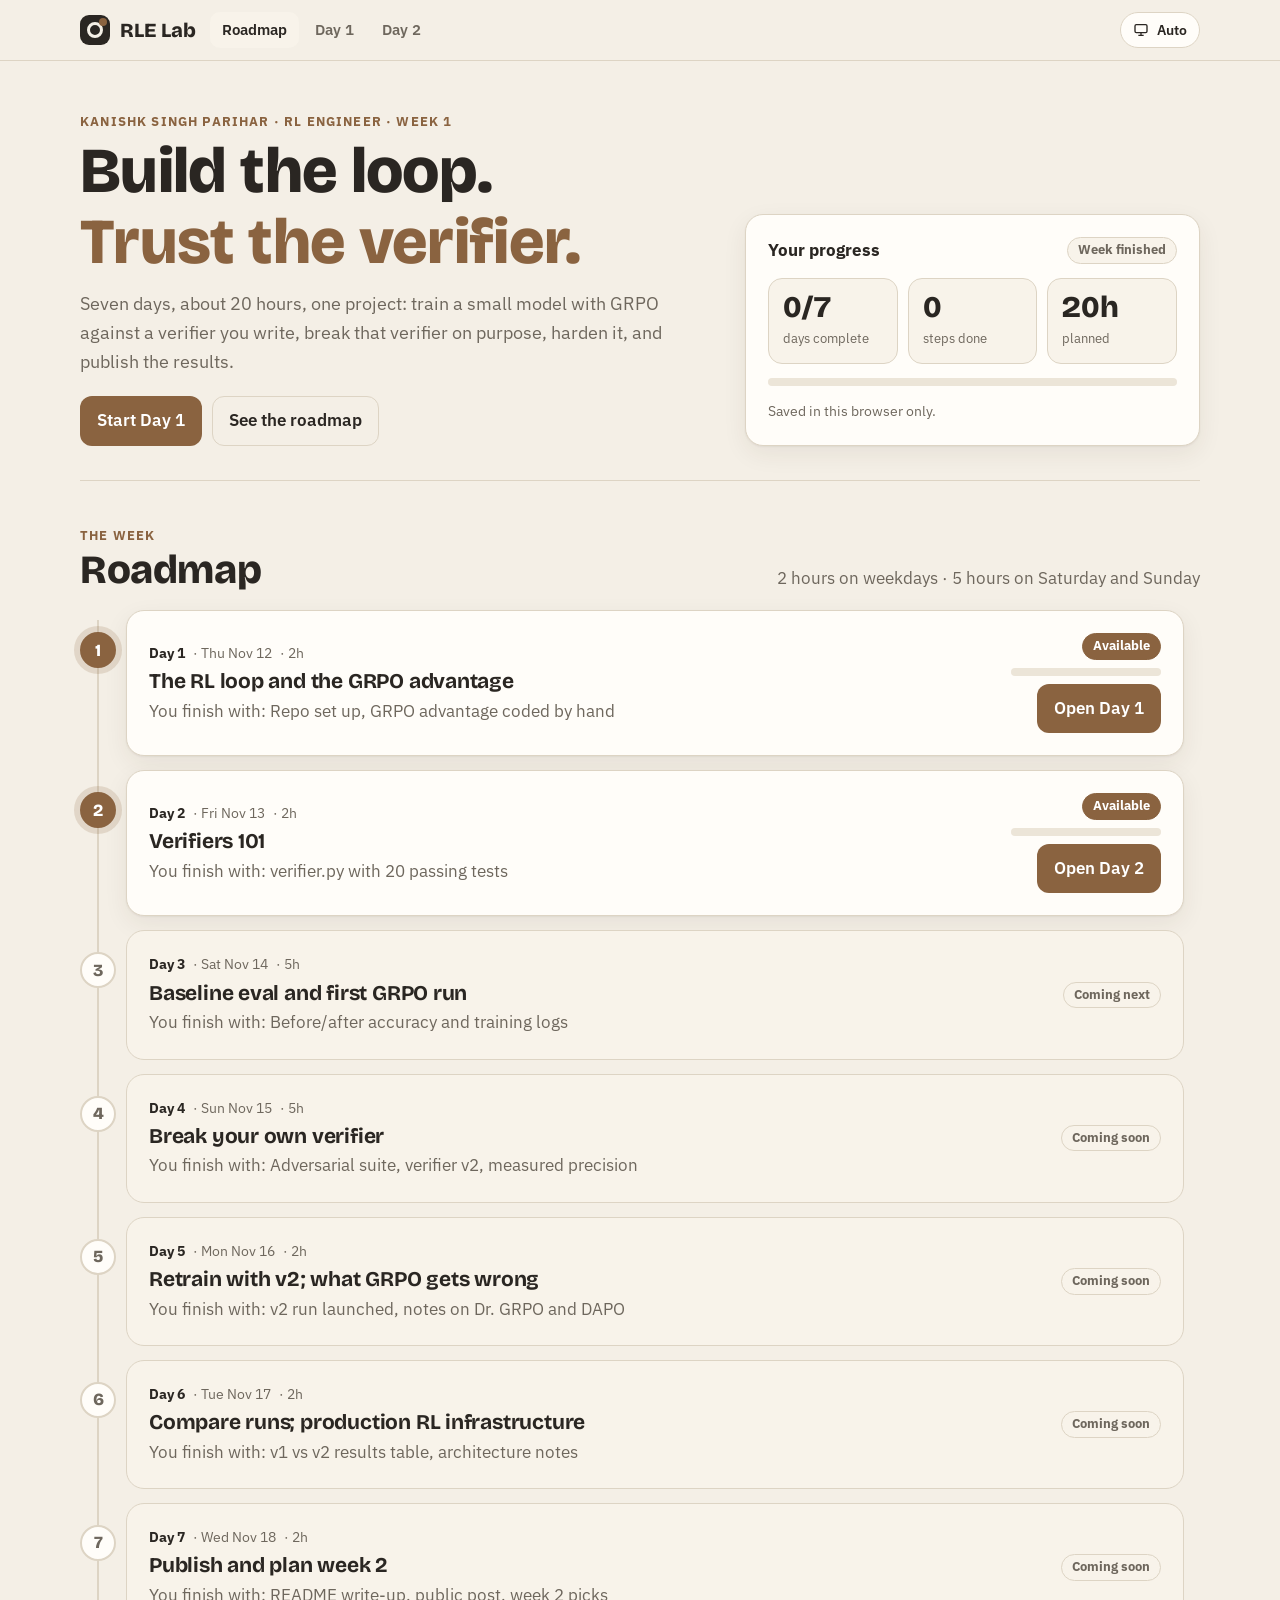
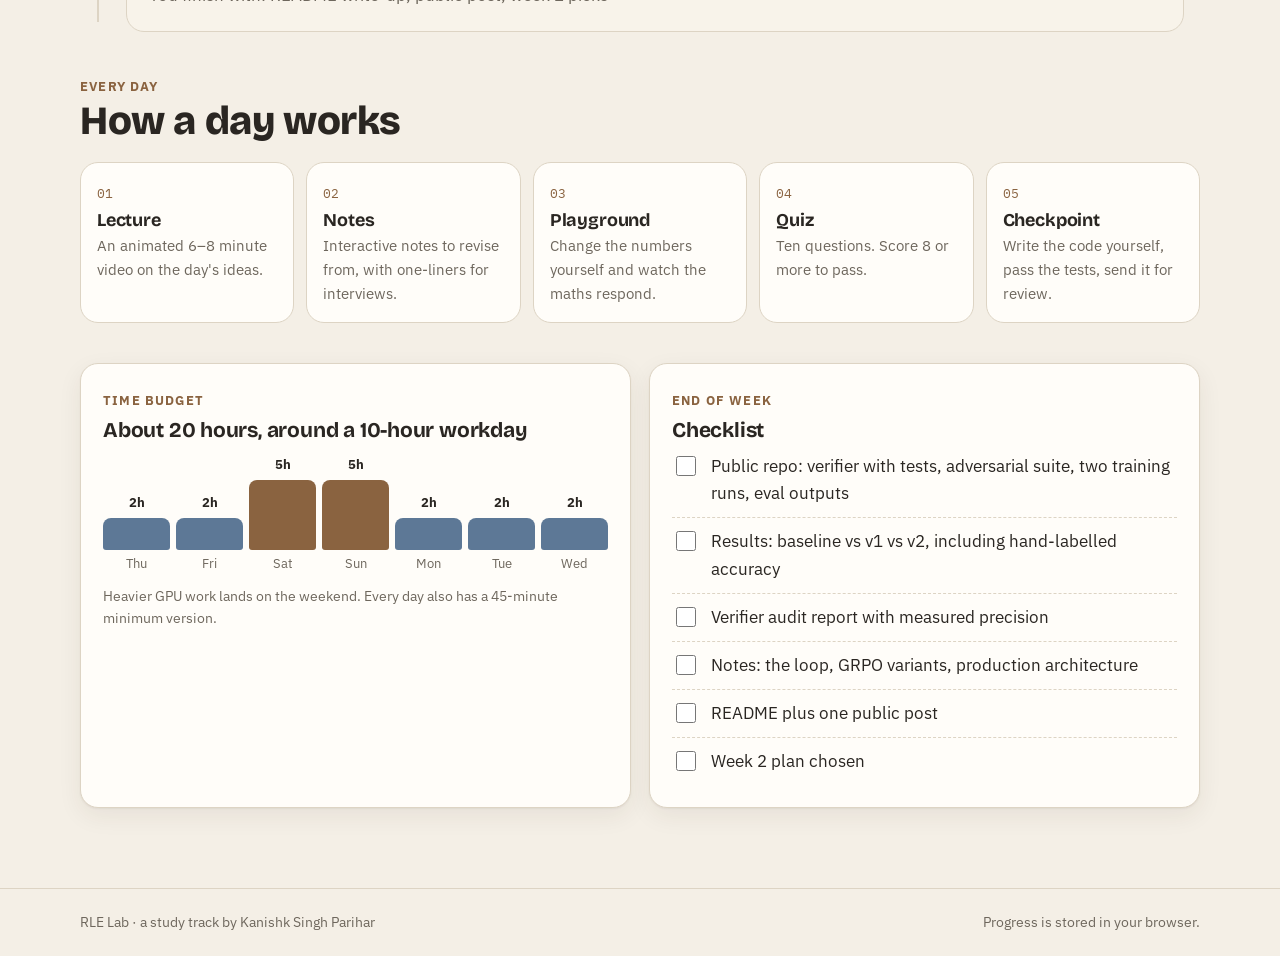
==== index.html @ 70eb0307 "Add Day 2: Verifiers 101 - Animated lecture (6 min, two parts) with chapters - Notes: verifier kinds" ====
<!DOCTYPE html>
<html lang="en">
<head>
<meta charset="utf-8">
<meta name="viewport" content="width=device-width, initial-scale=1">
<title>RLE Lab</title>
<meta name="author" content="Kanishk Singh Parihar">
<meta name="description" content="Kanishk Singh Parihar's one-week, hands-on path to building RL training loops and verifiers you can trust.">
<script>(function(){var t=null;try{t=localStorage.getItem("rle-theme")}catch(e){}if(!t){try{t=JSON.parse(window.name||"{}")["rle-theme"]}catch(e){}}if(t&&t!=="system")document.documentElement.setAttribute("data-mode",t)})()</script>
<link rel="preconnect" href="https://fonts.googleapis.com">
<link rel="preconnect" href="https://fonts.gstatic.com" crossorigin>
<link href="https://fonts.googleapis.com/css2?family=Bricolage+Grotesque:opsz,wght@12..96,700;12..96,800&family=IBM+Plex+Mono:wght@400;600&family=IBM+Plex+Sans:wght@400;500;600;700&display=swap" rel="stylesheet">
<link rel="stylesheet" href="assets/site.css">
<script src="assets/site.js" defer></script>
<style>
.hero { display: grid; grid-template-columns: minmax(0, 1.4fr) minmax(280px, 1fr); gap: 28px; align-items: end; padding: 18px 0 34px; border-bottom: 1px solid var(--line); }
@media (max-width: 860px) { .hero { grid-template-columns: 1fr; } }
.hero h1 em { font-style: normal; color: var(--accent); }
.summary { display: grid; gap: 14px; }
.stats { display: grid; grid-template-columns: repeat(3, 1fr); gap: 10px; }
.stat { background: var(--surface-2); border: 1px solid var(--line); border-radius: 14px; padding: 12px 14px; }
.stat b { display: block; font-family: var(--display); font-size: 30px; font-weight: 800; font-variant-numeric: tabular-nums; line-height: 1.1; }
.stat span { color: var(--muted); font-size: 13px; }

.section-head { display: flex; justify-content: space-between; align-items: end; gap: 12px; flex-wrap: wrap; margin: 40px 0 18px; }

/* roadmap */
.road { position: relative; display: grid; gap: 14px; padding-left: 46px; }
.road::before { content: ""; position: absolute; left: 17px; top: 10px; bottom: 10px; width: 2px; background: var(--line); }
.stop { position: relative; display: grid; grid-template-columns: minmax(0, 1fr) auto; gap: 16px; align-items: center; }
.stop .node { position: absolute; left: -46px; top: 22px; width: 36px; height: 36px; border-radius: 50%; display: grid; place-items: center; font-family: var(--display); font-weight: 800; background: var(--surface); border: 2px solid var(--line); color: var(--muted); }
.stop.open .node { background: var(--accent); border-color: var(--accent); color: var(--accent-ink); box-shadow: 0 0 0 6px color-mix(in srgb, var(--accent) 18%, transparent); }
.stop.done .node { background: var(--good); border-color: var(--good); color: #fff; }
.stop .card { display: grid; grid-template-columns: minmax(0, 1fr) auto; gap: 18px; align-items: center; }
.stop.locked .card { box-shadow: none; background: var(--surface-2); }
.meta { display: flex; gap: 8px; flex-wrap: wrap; align-items: center; color: var(--muted); font-size: 14px; }
.stop h3 { margin: 6px 0 4px; }
.stop p { margin: 0; color: var(--muted); }
.stop .right { display: grid; gap: 8px; justify-items: end; min-width: 150px; }
.stop .right .bar { width: 150px; }
.today-tag { font-size: 12px; font-weight: 700; color: var(--accent); }
@media (max-width: 640px) { .stop .card { grid-template-columns: 1fr; } .stop .right { justify-items: start; } }

/* flow */
.flow { display: grid; grid-template-columns: repeat(5, 1fr); gap: 12px; counter-reset: f; }
@media (max-width: 860px) { .flow { grid-template-columns: repeat(2, 1fr); } }
.flow .card { padding: 16px; box-shadow: none; }
.flow .k { font-family: var(--mono); font-size: 13px; color: var(--accent); }
.flow h3 { font-size: 18px; margin: 4px 0; }
.flow p { margin: 0; font-size: 15px; color: var(--muted); }

.checks label { display: flex; gap: 12px; align-items: flex-start; padding: 10px 0; border-bottom: 1px dashed var(--line); }
.checks label:last-child { border-bottom: 0; }
.checks input { width: 20px; height: 20px; margin-top: 3px; accent-color: var(--good); flex: none; }
.week { display: flex; gap: 6px; align-items: flex-end; height: 120px; margin-top: 12px; }
.week div { flex: 1; display: flex; flex-direction: column; align-items: center; justify-content: flex-end; height: 100%; gap: 4px; font-size: 13px; color: var(--muted); }
.week i { display: block; width: 100%; border-radius: 8px 8px 3px 3px; background: var(--c2); }
.week i.we { background: var(--accent); }
.week b { color: var(--ink); font-variant-numeric: tabular-nums; }
</style>
</head>
<body>
<header class="site-header">
  <div class="site-bar">
    <a class="brand" href="index.html"><span class="mark" aria-hidden="true"></span>RLE Lab</a>
    <nav class="site-nav" aria-label="Main">
      <a href="index.html" aria-current="page">Roadmap</a>
      <a href="days/day1/index.html">Day 1</a>
      <a href="days/day2/index.html">Day 2</a>
    </nav>
    <button class="theme-btn" data-theme-btn type="button">Theme</button>
  </div>
</header>

<main>
  <section class="hero">
    <div>
      <span class="eyebrow">Kanishk Singh Parihar · RL Engineer · Week 1</span>
      <h1>Build the loop. <em>Trust the verifier.</em></h1>
      <p class="lead">Seven days, about 20 hours, one project: train a small model with GRPO against a verifier you write, break that verifier on purpose, harden it, and publish the results.</p>
      <div class="row" style="margin-top:20px">
        <a class="btn" id="continueBtn" href="days/day1/index.html">Start Day 1</a>
        <a class="btn ghost" href="#roadmap">See the roadmap</a>
      </div>
    </div>
    <div class="summary card">
      <div class="row" style="justify-content:space-between"><b>Your progress</b><span class="pill" id="todayPill">Day 1</span></div>
      <div class="stats">
        <div class="stat"><b id="sDays">0/7</b><span>days complete</span></div>
        <div class="stat"><b id="sSteps">0</b><span>steps done</span></div>
        <div class="stat"><b>20h</b><span>planned</span></div>
      </div>
      <div class="bar" aria-hidden="true"><i id="weekBar" style="width:0%"></i></div>
      <p style="margin:0;color:var(--muted);font-size:14px">Saved in this browser only.</p>
    </div>
  </section>

  <div class="section-head" id="roadmap">
    <div><span class="eyebrow">The week</span><h2>Roadmap</h2></div>
    <p style="margin:0;color:var(--muted)">2 hours on weekdays · 5 hours on Saturday and Sunday</p>
  </div>
  <div class="road" id="road"></div>

  <div class="section-head">
    <div><span class="eyebrow">Every day</span><h2>How a day works</h2></div>
  </div>
  <div class="flow">
    <div class="card"><span class="k">01</span><h3>Lecture</h3><p>An animated 6–8 minute video on the day's ideas.</p></div>
    <div class="card"><span class="k">02</span><h3>Notes</h3><p>Interactive notes to revise from, with one-liners for interviews.</p></div>
    <div class="card"><span class="k">03</span><h3>Playground</h3><p>Change the numbers yourself and watch the maths respond.</p></div>
    <div class="card"><span class="k">04</span><h3>Quiz</h3><p>Ten questions. Score 8 or more to pass.</p></div>
    <div class="card"><span class="k">05</span><h3>Checkpoint</h3><p>Write the code yourself, pass the tests, send it for review.</p></div>
  </div>

  <div class="grid2" style="margin-top:40px">
    <div class="card">
      <span class="eyebrow">Time budget</span>
      <h3 style="margin-top:6px">About 20 hours, around a 10-hour workday</h3>
      <div class="week" id="week" aria-label="Hours per day"></div>
      <p style="margin:10px 0 0;color:var(--muted);font-size:14px">Heavier GPU work lands on the weekend. Every day also has a 45-minute minimum version.</p>
    </div>
    <div class="card">
      <span class="eyebrow">End of week</span>
      <h3 style="margin-top:6px">Checklist</h3>
      <div class="checks" id="checks"></div>
    </div>
  </div>
</main>

<footer class="site-foot"><div class="in"><span>RLE Lab · a study track by Kanishk Singh Parihar</span><span>Progress is stored in your browser.</span></div></footer>

<script>
document.addEventListener("DOMContentLoaded", () => {
  const S = window.RLE.store;
  const START = new Date("2026-11-12T00:00:00");
  const DAYS = [
    { d: 1, date: "Thu Nov 12", h: 2, t: "The RL loop and the GRPO advantage", out: "Repo set up, GRPO advantage coded by hand", href: "days/day1/index.html" },
    { d: 2, date: "Fri Nov 13", h: 2, t: "Verifiers 101", out: "verifier.py with 20 passing tests", href: "days/day2/index.html" },
    { d: 3, date: "Sat Nov 14", h: 5, t: "Baseline eval and first GRPO run", out: "Before/after accuracy and training logs" },
    { d: 4, date: "Sun Nov 15", h: 5, t: "Break your own verifier", out: "Adversarial suite, verifier v2, measured precision" },
    { d: 5, date: "Mon Nov 16", h: 2, t: "Retrain with v2; what GRPO gets wrong", out: "v2 run launched, notes on Dr. GRPO and DAPO" },
    { d: 6, date: "Tue Nov 17", h: 2, t: "Compare runs; production RL infrastructure", out: "v1 vs v2 results table, architecture notes" },
    { d: 7, date: "Wed Nov 18", h: 2, t: "Publish and plan week 2", out: "README write-up, public post, week 2 picks" }
  ];
  const STEPS = ["lecture", "notes", "playground", "quiz", "checkpoint"];
  const dayDone = d => { const o = S.get(`d${d}-done`, {}); return STEPS.filter(s => o[s]).length; };
  const idx = Math.floor((new Date() - START) / 864e5) + 1;
  const todayDay = Math.min(7, Math.max(1, idx));
  document.getElementById("todayPill").textContent = idx < 1 ? "Starts Nov 12" : idx > 7 ? "Week finished" : "Today: Day " + todayDay;

  let complete = 0, steps = 0;
  const road = document.getElementById("road");
  road.innerHTML = DAYS.map(x => {
    const n = dayDone(x.d); steps += n; const full = n === 5; if (full) complete++;
    const open = !!x.href;
    const cls = full ? "done" : open ? "open" : "locked";
    const status = full ? '<span class="pill done">Complete</span>' : open ? `<span class="pill on">${n ? "In progress" : "Available"}</span>` : `<span class="pill">${x.d === 3 ? "Coming next" : "Coming soon"}</span>`;
    const right = open
      ? `<div class="right">${status}<div class="bar" aria-label="${n} of 5 steps"><i style="width:${n * 20}%"></i></div><a class="btn" href="${x.href}">${n ? "Continue" : "Open"} Day ${x.d}</a></div>`
      : `<div class="right">${status}</div>`;
    return `<article class="stop ${cls}"><span class="node" aria-hidden="true">${full ? "✓" : x.d}</span>
      <div class="card"><div><div class="meta"><b style="color:var(--ink)">Day ${x.d}</b><span>· ${x.date}</span><span>· ${x.h}h</span>${x.d === todayDay && idx >= 1 && idx <= 7 ? '<span class="today-tag">· TODAY</span>' : ""}</div>
      <h3>${x.t}</h3><p>You finish with: ${x.out}</p></div>${right}</div></article>`;
  }).join("");
  document.getElementById("sDays").textContent = `${complete}/7`;
  document.getElementById("sSteps").textContent = steps;
  document.getElementById("weekBar").style.width = (steps / 35 * 100) + "%";
  const cb = document.getElementById("continueBtn");
  const openDays = DAYS.filter(x => x.href);
  const next = openDays.find(x => dayDone(x.d) < 5) || openDays[openDays.length - 1];
  const nd = dayDone(next.d);
  cb.href = next.href;
  cb.textContent = (nd === 0 ? "Start" : nd < 5 ? "Continue" : "Review") + " Day " + next.d;

  document.getElementById("week").innerHTML = DAYS.map(x => `<div><b>${x.h}h</b><i class="${x.h > 2 ? "we" : ""}" style="height:${x.h / 5 * 80}px"></i><span>${x.date.slice(0, 3)}</span></div>`).join("");

  const CHECK = ["Public repo: verifier with tests, adversarial suite, two training runs, eval outputs", "Results: baseline vs v1 vs v2, including hand-labelled accuracy", "Verifier audit report with measured precision", "Notes: the loop, GRPO variants, production architecture", "README plus one public post", "Week 2 plan chosen"];
  const ck = S.get("week1-checks", {});
  document.getElementById("checks").innerHTML = CHECK.map((c, i) => `<label><input type="checkbox" id="wk${i}" ${ck[i] ? "checked" : ""}><span>${c}</span></label>`).join("");
  CHECK.forEach((_, i) => document.getElementById("wk" + i).addEventListener("change", e => { ck[i] = e.target.checked; S.set("week1-checks", ck); }));
});
</script>
</body>
</html>
---- assets/site.css ----
/* RLE Lab shared theme.
   Day: paper cream, warm white cards, beige rules, graphite text, brown and slate accents.
   Night: true black, silver text, brown warmth, light-blue accent.
   Layout idea: a quiet study notebook; colour only marks meaning (c1..c5 for chart series, good/bad for verdicts). */
:root {
  --bg: #f4efe6;
  --bg-2: #ece5d8;
  --surface: #fffdf9;
  --surface-2: #f8f3ea;
  --line: #ddd4c4;
  --ink: #2a2622;
  --muted: #6e675d;
  --accent: #8a6340;      /* brown */
  --accent-ink: #ffffff;
  --on-color: #ffffff;    /* text on a c1..c5 fill */
  --eyebrow: #8a6340;
  --c1: #8a6340;          /* brown */
  --c2: #5d7896;          /* slate blue */
  --c3: #b58f5a;          /* sand */
  --c4: #7d8a5c;          /* sage */
  --c5: #8c8a86;          /* warm grey */
  --good: #4e8360;
  --bad: #b4553c;
  --shadow: 0 1px 2px rgba(60, 45, 30, .06), 0 8px 24px rgba(60, 45, 30, .07);
  --display: "Bricolage Grotesque", "Trebuchet MS", sans-serif;
  --body: "IBM Plex Sans", "Segoe UI", system-ui, sans-serif;
  --mono: "IBM Plex Mono", "DejaVu Sans Mono", monospace;
  color-scheme: light;
}
@media (prefers-color-scheme: dark) {
  :root:not([data-mode="light"]) {
    --bg: #0a0a0b; --bg-2: #121214; --surface: #151517; --surface-2: #1c1c1f; --line: #2e2e33;
    --ink: #e7e7ea; --muted: #a2a2aa; --accent: #8cc8ef; --accent-ink: #0a0a0b; --on-color: #0a0a0b; --eyebrow: #c09670;
    --c1: #8cc8ef; --c2: #b38a62; --c3: #c9c9ce; --c4: #6f9cc4; --c5: #d8b892;
    --good: #7cc79c; --bad: #e48b72;
    --shadow: 0 1px 2px rgba(0, 0, 0, .5), 0 10px 30px rgba(0, 0, 0, .45);
    color-scheme: dark;
  }
}
:root[data-mode="dark"] {
  --bg: #0a0a0b; --bg-2: #121214; --surface: #151517; --surface-2: #1c1c1f; --line: #2e2e33;
  --ink: #e7e7ea; --muted: #a2a2aa; --accent: #8cc8ef; --accent-ink: #0a0a0b; --on-color: #0a0a0b; --eyebrow: #c09670;
  --c1: #8cc8ef; --c2: #b38a62; --c3: #c9c9ce; --c4: #6f9cc4; --c5: #d8b892;
  --good: #7cc79c; --bad: #e48b72;
  --shadow: 0 1px 2px rgba(0, 0, 0, .5), 0 10px 30px rgba(0, 0, 0, .45);
  color-scheme: dark;
}

* { box-sizing: border-box; }
html, body { margin: 0; background: var(--bg); color: var(--ink); font-family: var(--body); font-size: 17px; line-height: 1.6; }
body { transition: background .3s, color .3s; }
a { color: var(--accent); text-underline-offset: 3px; }
h1, h2, h3 { font-family: var(--display); line-height: 1.12; text-wrap: balance; margin: 0; letter-spacing: -.01em; }
h1 { font-size: clamp(38px, 6vw, 64px); font-weight: 800; }
h2 { font-size: clamp(28px, 4vw, 40px); font-weight: 800; }
h3 { font-size: 21px; font-weight: 700; }
code, pre { font-family: var(--mono); }
code { font-size: .92em; background: var(--surface-2); border: 1px solid var(--line); border-radius: 6px; padding: 0 5px; }
button, select, input { font: inherit; color: inherit; }
button { cursor: pointer; }
:focus-visible { outline: 3px solid var(--accent); outline-offset: 2px; border-radius: 8px; }

/* header */
.site-header { position: sticky; top: 0; z-index: 20; background: color-mix(in srgb, var(--bg) 86%, transparent); backdrop-filter: blur(10px); border-bottom: 1px solid var(--line); }
.site-bar { max-width: 1160px; margin: 0 auto; padding: 12px 20px; display: flex; gap: 14px; align-items: center; flex-wrap: wrap; }
.brand { display: flex; gap: 10px; align-items: center; font-family: var(--display); font-weight: 800; font-size: 20px; color: var(--ink); text-decoration: none; }
.mark { width: 30px; height: 30px; border-radius: 9px; background: var(--ink); position: relative; flex: none; }
.mark::before, .mark::after { content: ""; position: absolute; border-radius: 50%; }
.mark::before { inset: 7px; border: 3px solid var(--bg); }
.mark::after { width: 8px; height: 8px; background: var(--accent); top: 3px; right: 3px; }
.site-nav { display: flex; gap: 4px; flex-wrap: wrap; }
.site-nav a { padding: 6px 12px; border-radius: 10px; color: var(--muted); text-decoration: none; font-weight: 600; font-size: 15px; }
.site-nav a:hover, .site-nav a[aria-current="page"] { color: var(--ink); background: var(--surface-2); }
.theme-btn { margin-left: auto; display: inline-flex; gap: 8px; align-items: center; border: 1px solid var(--line); background: var(--surface); border-radius: 999px; padding: 6px 12px; font-size: 14px; font-weight: 600; }
.theme-btn svg { width: 16px; height: 16px; }

main { max-width: 1160px; margin: 0 auto; padding: 28px 20px 80px; }
footer.site-foot { border-top: 1px solid var(--line); color: var(--muted); font-size: 14px; }
footer.site-foot .in { max-width: 1160px; margin: 0 auto; padding: 22px 20px; display: flex; gap: 12px; flex-wrap: wrap; justify-content: space-between; }

/* components */
.card { background: var(--surface); border: 1px solid var(--line); border-radius: 18px; padding: 22px; box-shadow: var(--shadow); }
.eyebrow { font-size: 13px; font-weight: 700; letter-spacing: .09em; text-transform: uppercase; color: var(--eyebrow); }
.lead { color: var(--muted); max-width: 66ch; font-size: 18px; margin: 12px 0 0; }
.btn { display: inline-flex; align-items: center; gap: 8px; border: 1px solid transparent; border-radius: 12px; padding: 10px 16px; font-weight: 600; text-decoration: none; background: var(--accent); color: var(--accent-ink); transition: transform .12s, filter .2s; }
.btn:hover { transform: translateY(-1px); filter: brightness(1.05); }
.btn.ghost { background: transparent; color: var(--ink); border-color: var(--line); }
.btn.good { background: var(--good); color: #fff; }
.btn.bad { background: var(--bad); color: #fff; }
.pill { display: inline-block; padding: 2px 10px; border-radius: 999px; font-size: 13px; font-weight: 700; border: 1px solid var(--line); color: var(--muted); background: var(--surface-2); }
.pill.on { color: var(--accent-ink); background: var(--accent); border-color: var(--accent); }
.pill.done { color: #fff; background: var(--good); border-color: var(--good); }
.grid2 { display: grid; grid-template-columns: repeat(auto-fit, minmax(300px, 1fr)); gap: 18px; }
.row { display: flex; gap: 10px; flex-wrap: wrap; align-items: center; }
.bar { height: 8px; border-radius: 4px; background: var(--bg-2); overflow: hidden; }
.bar i { display: block; height: 100%; background: var(--accent); border-radius: 4px; transition: width .6s; }
.seg { display: inline-flex; border: 1px solid var(--line); border-radius: 12px; overflow: hidden; background: var(--surface); }
.seg button { border: 0; background: transparent; color: var(--muted); padding: 7px 12px; font-weight: 600; }
.seg button.on { background: var(--ink); color: var(--bg); }
select, input[type=text] { background: var(--surface); border: 1px solid var(--line); border-radius: 10px; padding: 6px 10px; }
input[type=range] { accent-color: var(--accent); width: 100%; }
table { width: 100%; border-collapse: collapse; font-variant-numeric: tabular-nums; }
th, td { text-align: left; padding: 10px 12px; border-bottom: 1px solid var(--line); vertical-align: top; }
th { color: var(--muted); font-size: 14px; font-weight: 600; }
.tablewrap { overflow-x: auto; }
.sr { position: absolute; left: -9999px; }

@media (prefers-reduced-motion: reduce) { *, *::before, *::after { animation: none !important; transition: none !important; } }
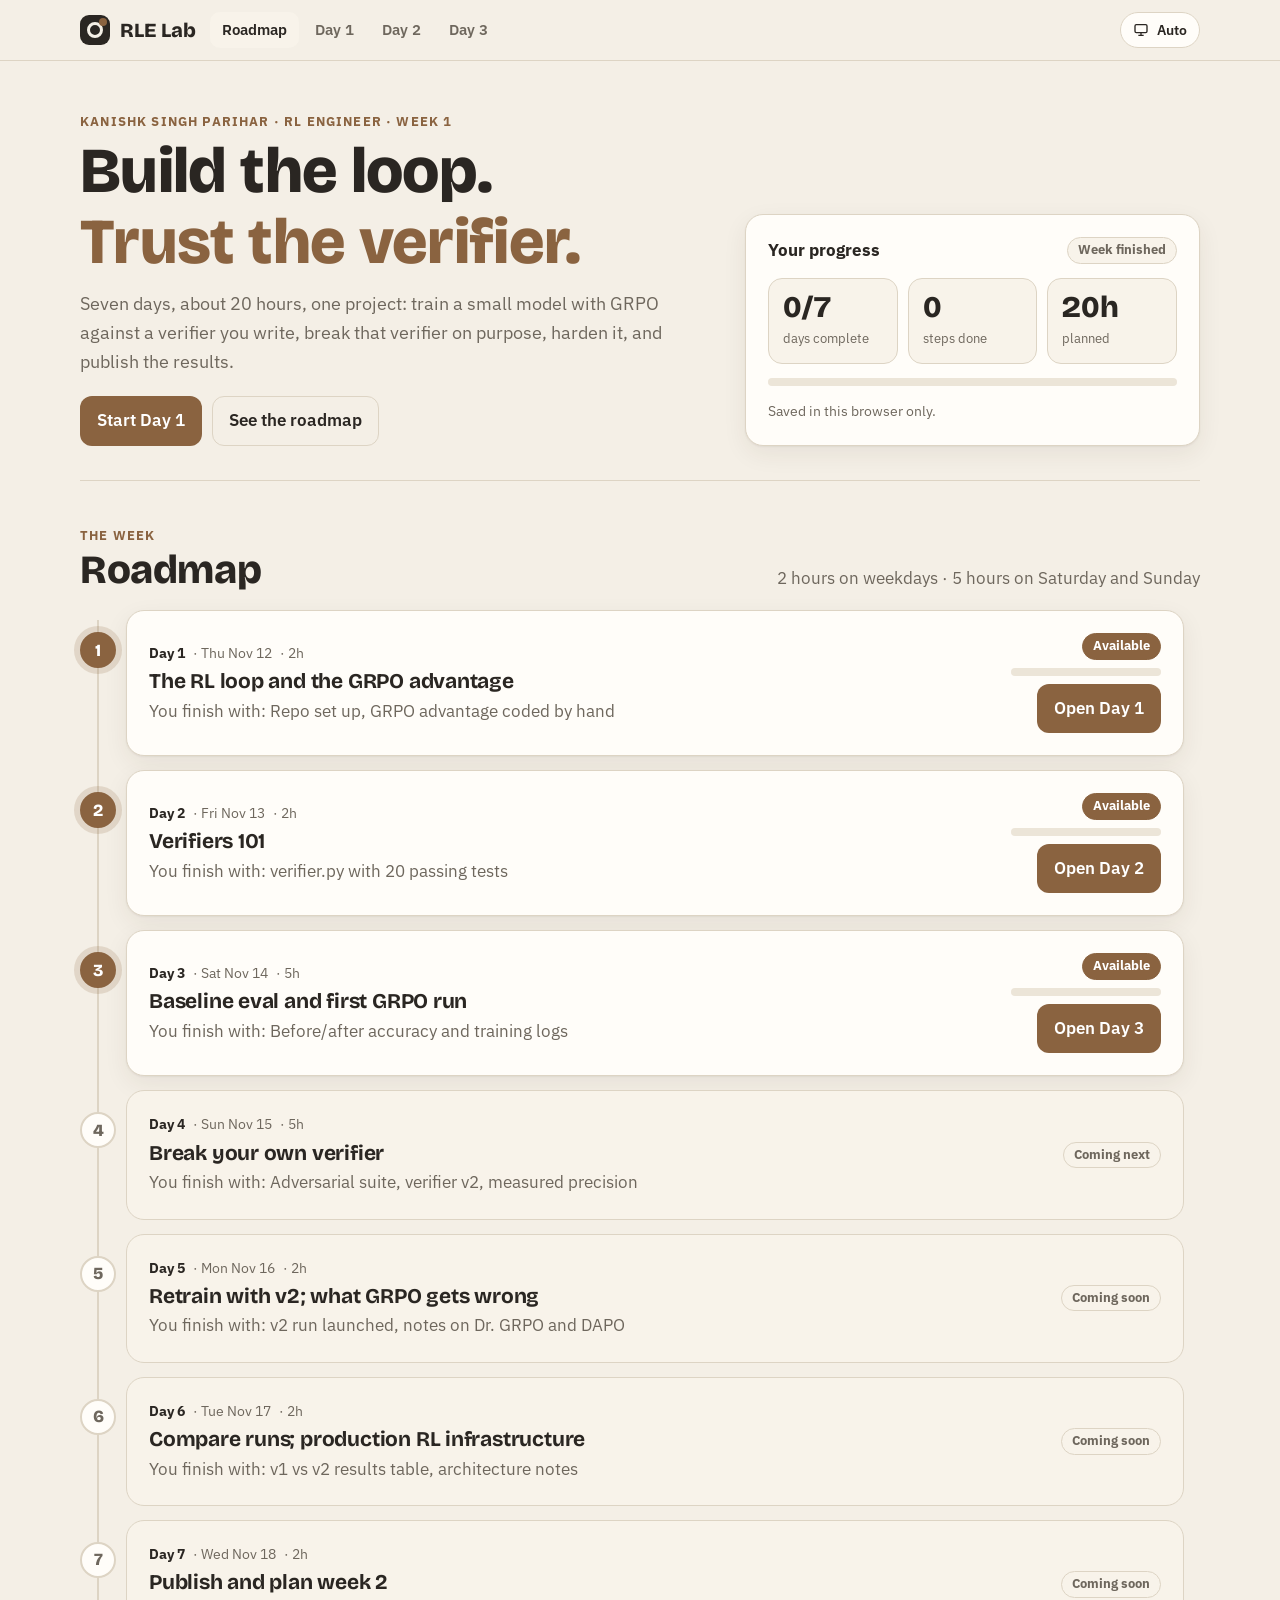
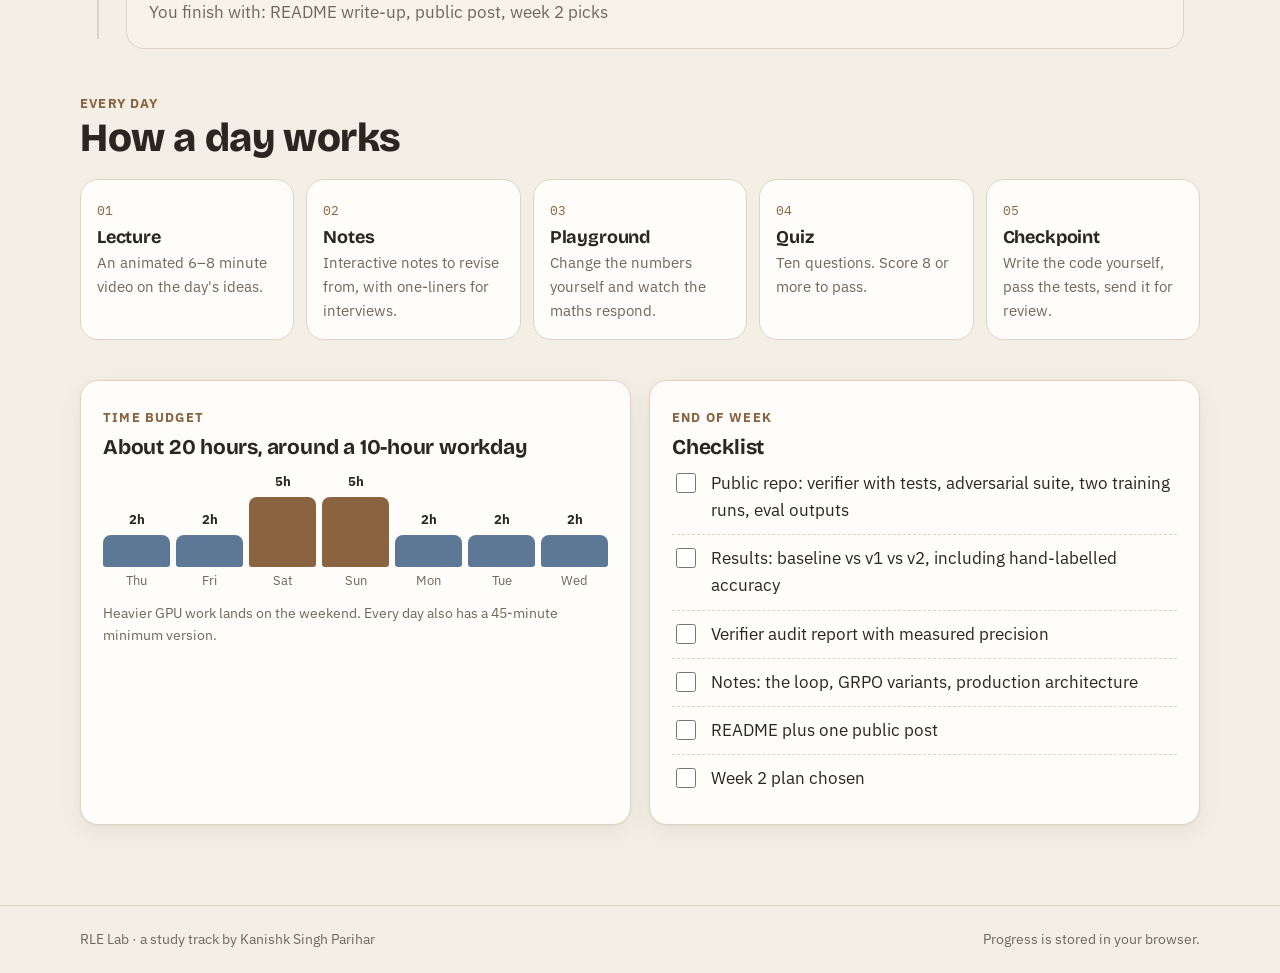
==== commit 1cfacfe5: "Add Day 3: baseline eval and first GRPO run - Animated lecture (6 min, two parts) with chapters - No" ====
--- a/index.html
+++ b/index.html
@@ -67,6 +67,7 @@
       <a href="index.html" aria-current="page">Roadmap</a>
       <a href="days/day1/index.html">Day 1</a>
       <a href="days/day2/index.html">Day 2</a>
+      <a href="days/day3/index.html">Day 3</a>
     </nav>
     <button class="theme-btn" data-theme-btn type="button">Theme</button>
   </div>
@@ -136,7 +137,7 @@
   const DAYS = [
     { d: 1, date: "Thu Nov 12", h: 2, t: "The RL loop and the GRPO advantage", out: "Repo set up, GRPO advantage coded by hand", href: "days/day1/index.html" },
     { d: 2, date: "Fri Nov 13", h: 2, t: "Verifiers 101", out: "verifier.py with 20 passing tests", href: "days/day2/index.html" },
-    { d: 3, date: "Sat Nov 14", h: 5, t: "Baseline eval and first GRPO run", out: "Before/after accuracy and training logs" },
+    { d: 3, date: "Sat Nov 14", h: 5, t: "Baseline eval and first GRPO run", out: "Before/after accuracy and training logs", href: "days/day3/index.html" },
     { d: 4, date: "Sun Nov 15", h: 5, t: "Break your own verifier", out: "Adversarial suite, verifier v2, measured precision" },
     { d: 5, date: "Mon Nov 16", h: 2, t: "Retrain with v2; what GRPO gets wrong", out: "v2 run launched, notes on Dr. GRPO and DAPO" },
     { d: 6, date: "Tue Nov 17", h: 2, t: "Compare runs; production RL infrastructure", out: "v1 vs v2 results table, architecture notes" },
@@ -154,7 +155,7 @@
     const n = dayDone(x.d); steps += n; const full = n === 5; if (full) complete++;
     const open = !!x.href;
     const cls = full ? "done" : open ? "open" : "locked";
-    const status = full ? '<span class="pill done">Complete</span>' : open ? `<span class="pill on">${n ? "In progress" : "Available"}</span>` : `<span class="pill">${x.d === 3 ? "Coming next" : "Coming soon"}</span>`;
+    const status = full ? '<span class="pill done">Complete</span>' : open ? `<span class="pill on">${n ? "In progress" : "Available"}</span>` : `<span class="pill">${x.d === 4 ? "Coming next" : "Coming soon"}</span>`;
     const right = open
       ? `<div class="right">${status}<div class="bar" aria-label="${n} of 5 steps"><i style="width:${n * 20}%"></i></div><a class="btn" href="${x.href}">${n ? "Continue" : "Open"} Day ${x.d}</a></div>`
       : `<div class="right">${status}</div>`;
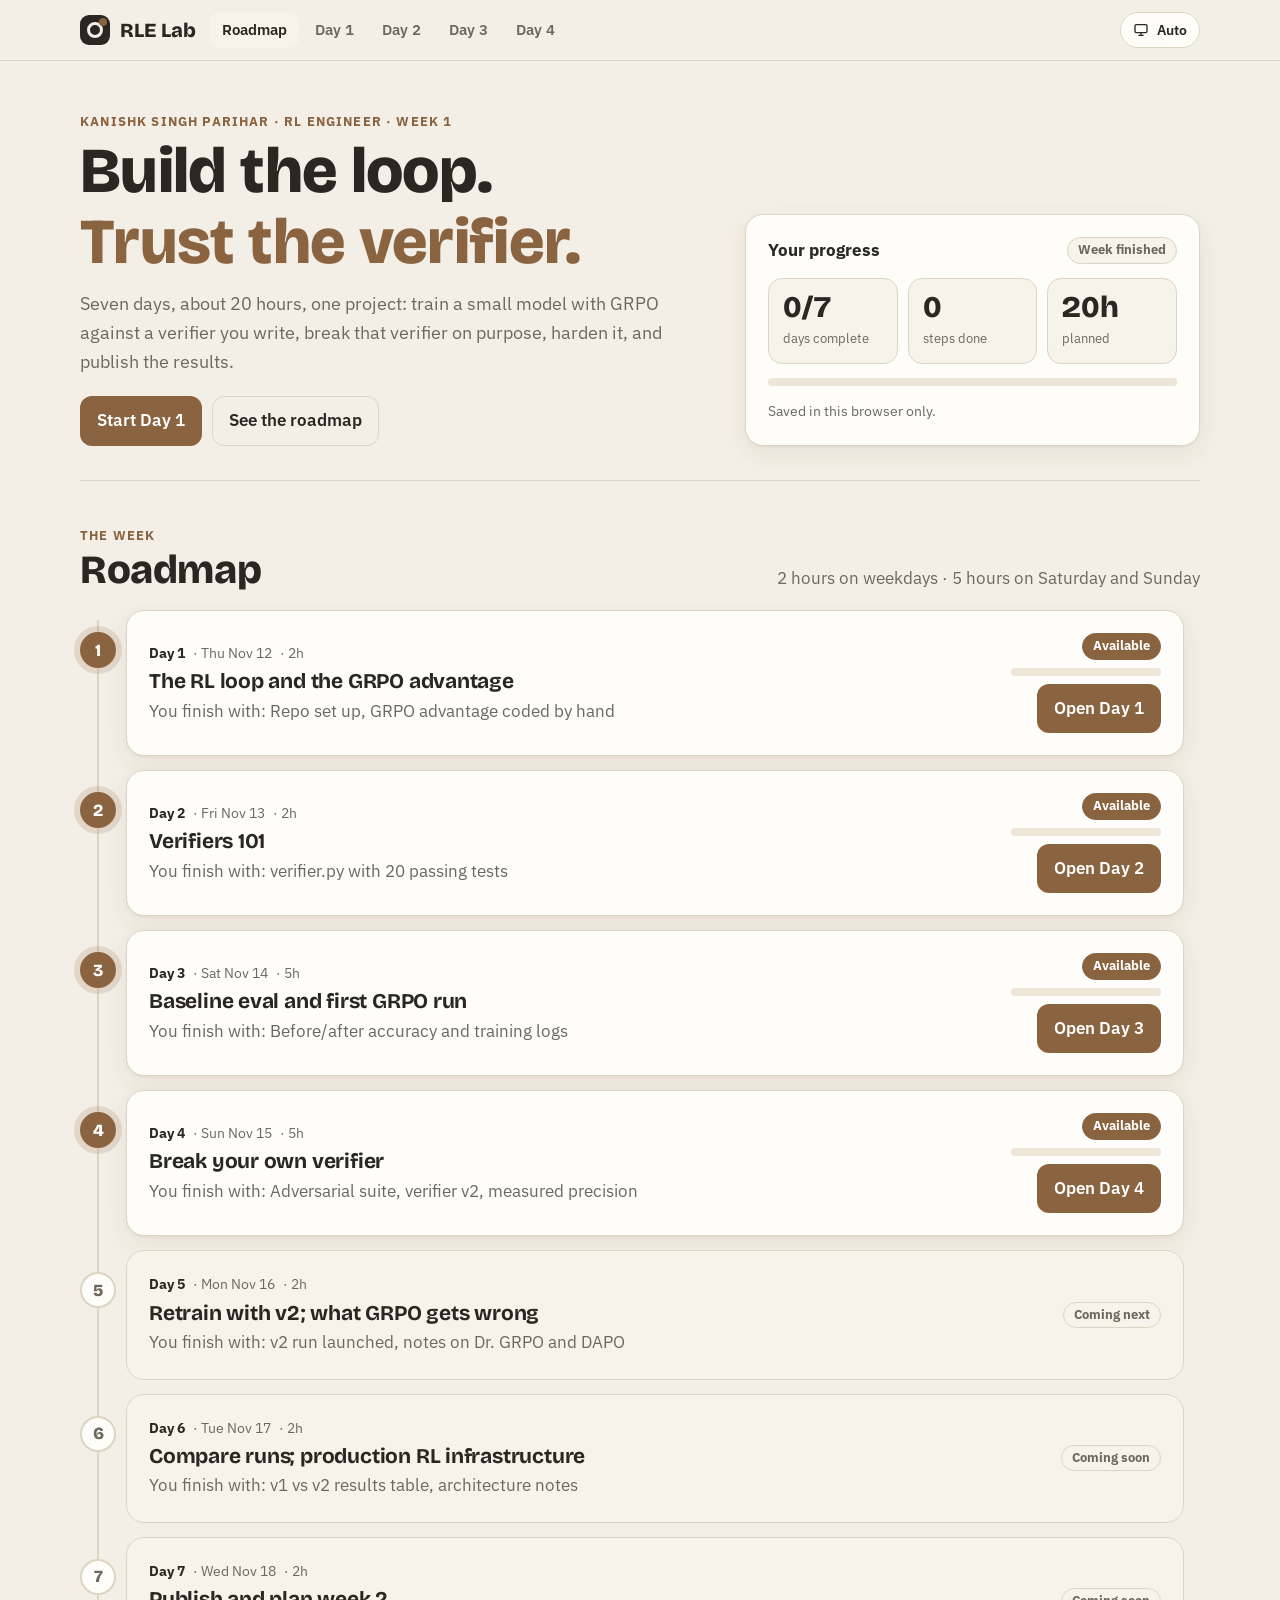
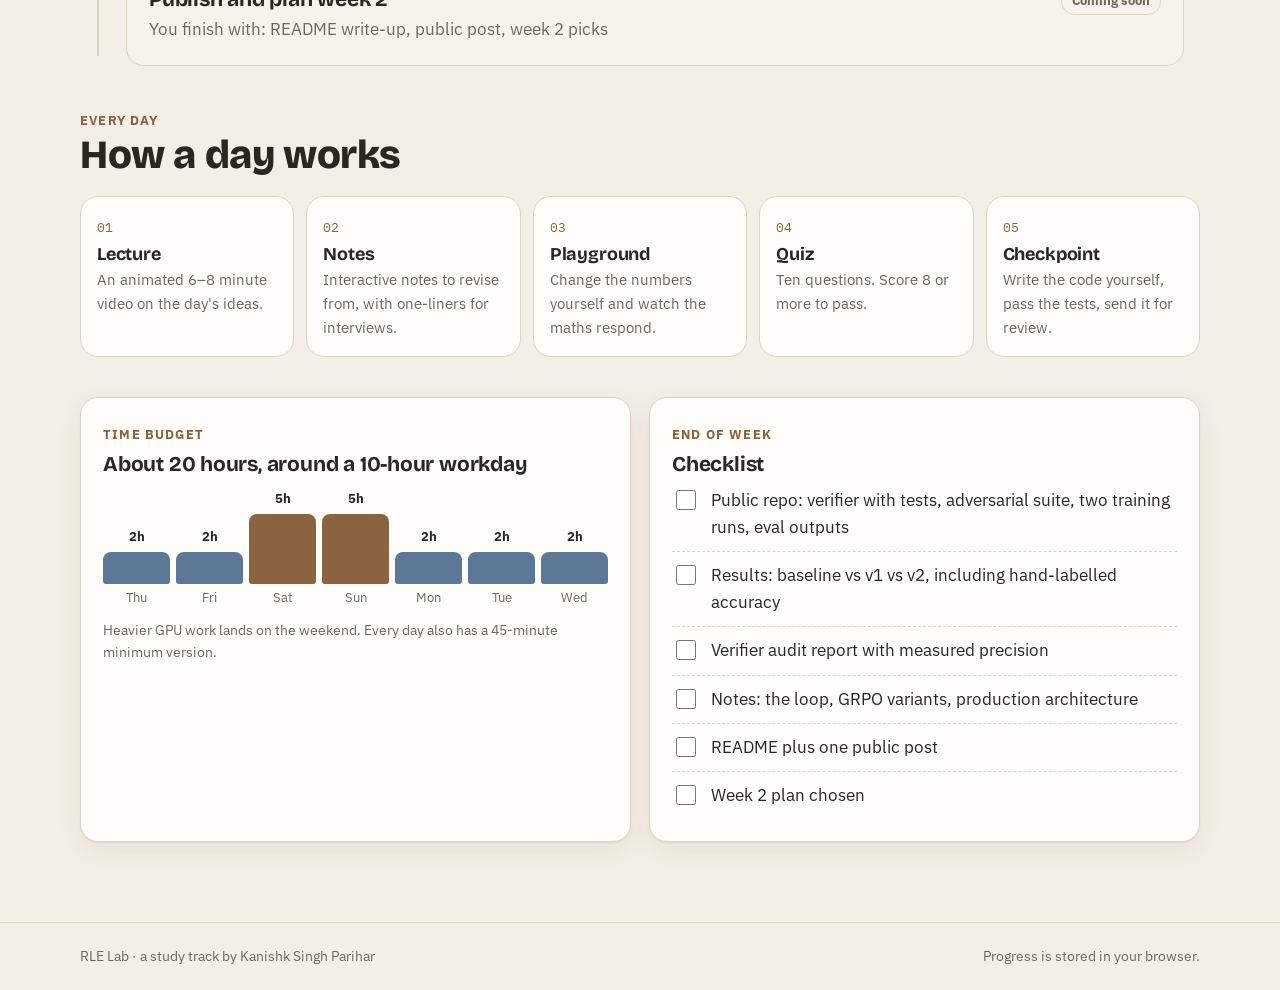
==== commit d0b4c29e: "Add Day 4: break your own verifier - Animated lecture (5.5 min, two parts) with chapters - Notes: re" ====
--- a/index.html
+++ b/index.html
@@ -68,6 +68,7 @@
       <a href="days/day1/index.html">Day 1</a>
       <a href="days/day2/index.html">Day 2</a>
       <a href="days/day3/index.html">Day 3</a>
+      <a href="days/day4/index.html">Day 4</a>
     </nav>
     <button class="theme-btn" data-theme-btn type="button">Theme</button>
   </div>
@@ -138,7 +139,7 @@
     { d: 1, date: "Thu Nov 12", h: 2, t: "The RL loop and the GRPO advantage", out: "Repo set up, GRPO advantage coded by hand", href: "days/day1/index.html" },
     { d: 2, date: "Fri Nov 13", h: 2, t: "Verifiers 101", out: "verifier.py with 20 passing tests", href: "days/day2/index.html" },
     { d: 3, date: "Sat Nov 14", h: 5, t: "Baseline eval and first GRPO run", out: "Before/after accuracy and training logs", href: "days/day3/index.html" },
-    { d: 4, date: "Sun Nov 15", h: 5, t: "Break your own verifier", out: "Adversarial suite, verifier v2, measured precision" },
+    { d: 4, date: "Sun Nov 15", h: 5, t: "Break your own verifier", out: "Adversarial suite, verifier v2, measured precision", href: "days/day4/index.html" },
     { d: 5, date: "Mon Nov 16", h: 2, t: "Retrain with v2; what GRPO gets wrong", out: "v2 run launched, notes on Dr. GRPO and DAPO" },
     { d: 6, date: "Tue Nov 17", h: 2, t: "Compare runs; production RL infrastructure", out: "v1 vs v2 results table, architecture notes" },
     { d: 7, date: "Wed Nov 18", h: 2, t: "Publish and plan week 2", out: "README write-up, public post, week 2 picks" }
@@ -155,7 +156,7 @@
     const n = dayDone(x.d); steps += n; const full = n === 5; if (full) complete++;
     const open = !!x.href;
     const cls = full ? "done" : open ? "open" : "locked";
-    const status = full ? '<span class="pill done">Complete</span>' : open ? `<span class="pill on">${n ? "In progress" : "Available"}</span>` : `<span class="pill">${x.d === 4 ? "Coming next" : "Coming soon"}</span>`;
+    const status = full ? '<span class="pill done">Complete</span>' : open ? `<span class="pill on">${n ? "In progress" : "Available"}</span>` : `<span class="pill">${x.d === 5 ? "Coming next" : "Coming soon"}</span>`;
     const right = open
       ? `<div class="right">${status}<div class="bar" aria-label="${n} of 5 steps"><i style="width:${n * 20}%"></i></div><a class="btn" href="${x.href}">${n ? "Continue" : "Open"} Day ${x.d}</a></div>`
       : `<div class="right">${status}</div>`;
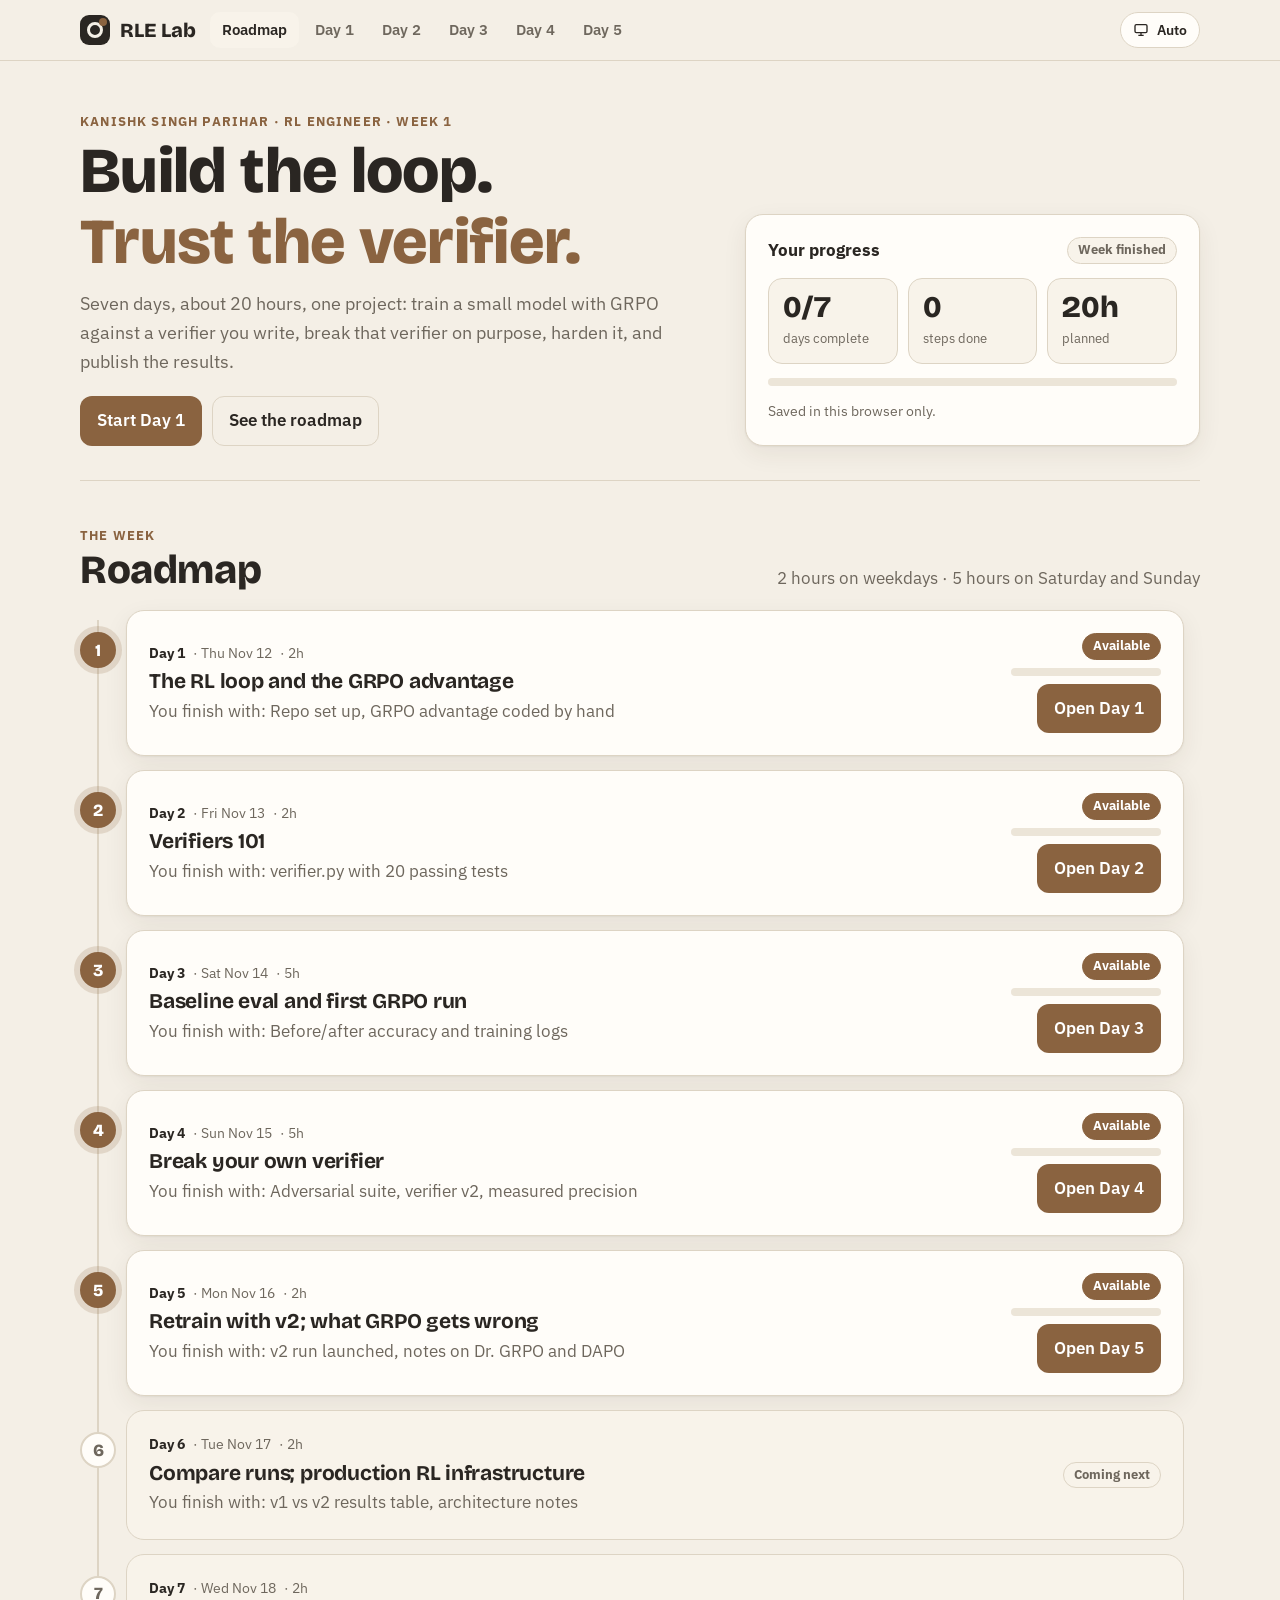
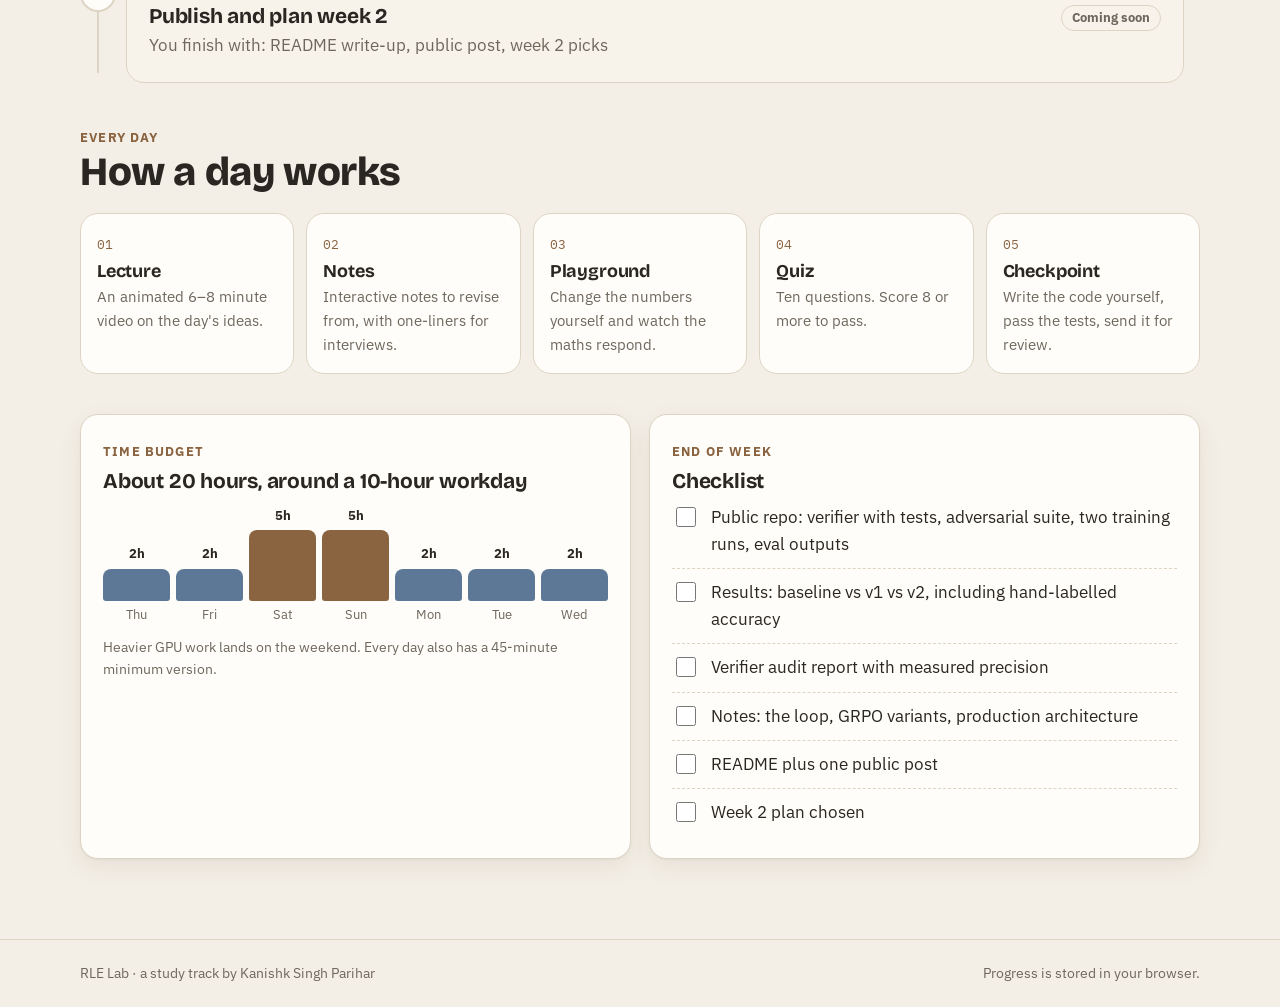
==== commit f642b05c: "Add Day 5: retrain with v2, clipping, KL, Dr. GRPO and DAPO" ====
--- a/index.html
+++ b/index.html
@@ -69,6 +69,7 @@
       <a href="days/day2/index.html">Day 2</a>
       <a href="days/day3/index.html">Day 3</a>
       <a href="days/day4/index.html">Day 4</a>
+      <a href="days/day5/index.html">Day 5</a>
     </nav>
     <button class="theme-btn" data-theme-btn type="button">Theme</button>
   </div>
@@ -140,7 +141,7 @@
     { d: 2, date: "Fri Nov 13", h: 2, t: "Verifiers 101", out: "verifier.py with 20 passing tests", href: "days/day2/index.html" },
     { d: 3, date: "Sat Nov 14", h: 5, t: "Baseline eval and first GRPO run", out: "Before/after accuracy and training logs", href: "days/day3/index.html" },
     { d: 4, date: "Sun Nov 15", h: 5, t: "Break your own verifier", out: "Adversarial suite, verifier v2, measured precision", href: "days/day4/index.html" },
-    { d: 5, date: "Mon Nov 16", h: 2, t: "Retrain with v2; what GRPO gets wrong", out: "v2 run launched, notes on Dr. GRPO and DAPO" },
+    { d: 5, date: "Mon Nov 16", h: 2, href: "days/day5/index.html", t: "Retrain with v2; what GRPO gets wrong", out: "v2 run launched, notes on Dr. GRPO and DAPO" },
     { d: 6, date: "Tue Nov 17", h: 2, t: "Compare runs; production RL infrastructure", out: "v1 vs v2 results table, architecture notes" },
     { d: 7, date: "Wed Nov 18", h: 2, t: "Publish and plan week 2", out: "README write-up, public post, week 2 picks" }
   ];
@@ -156,7 +157,7 @@
     const n = dayDone(x.d); steps += n; const full = n === 5; if (full) complete++;
     const open = !!x.href;
     const cls = full ? "done" : open ? "open" : "locked";
-    const status = full ? '<span class="pill done">Complete</span>' : open ? `<span class="pill on">${n ? "In progress" : "Available"}</span>` : `<span class="pill">${x.d === 5 ? "Coming next" : "Coming soon"}</span>`;
+    const status = full ? '<span class="pill done">Complete</span>' : open ? `<span class="pill on">${n ? "In progress" : "Available"}</span>` : `<span class="pill">${x.d === 6 ? "Coming next" : "Coming soon"}</span>`;
     const right = open
       ? `<div class="right">${status}<div class="bar" aria-label="${n} of 5 steps"><i style="width:${n * 20}%"></i></div><a class="btn" href="${x.href}">${n ? "Continue" : "Open"} Day ${x.d}</a></div>`
       : `<div class="right">${status}</div>`;
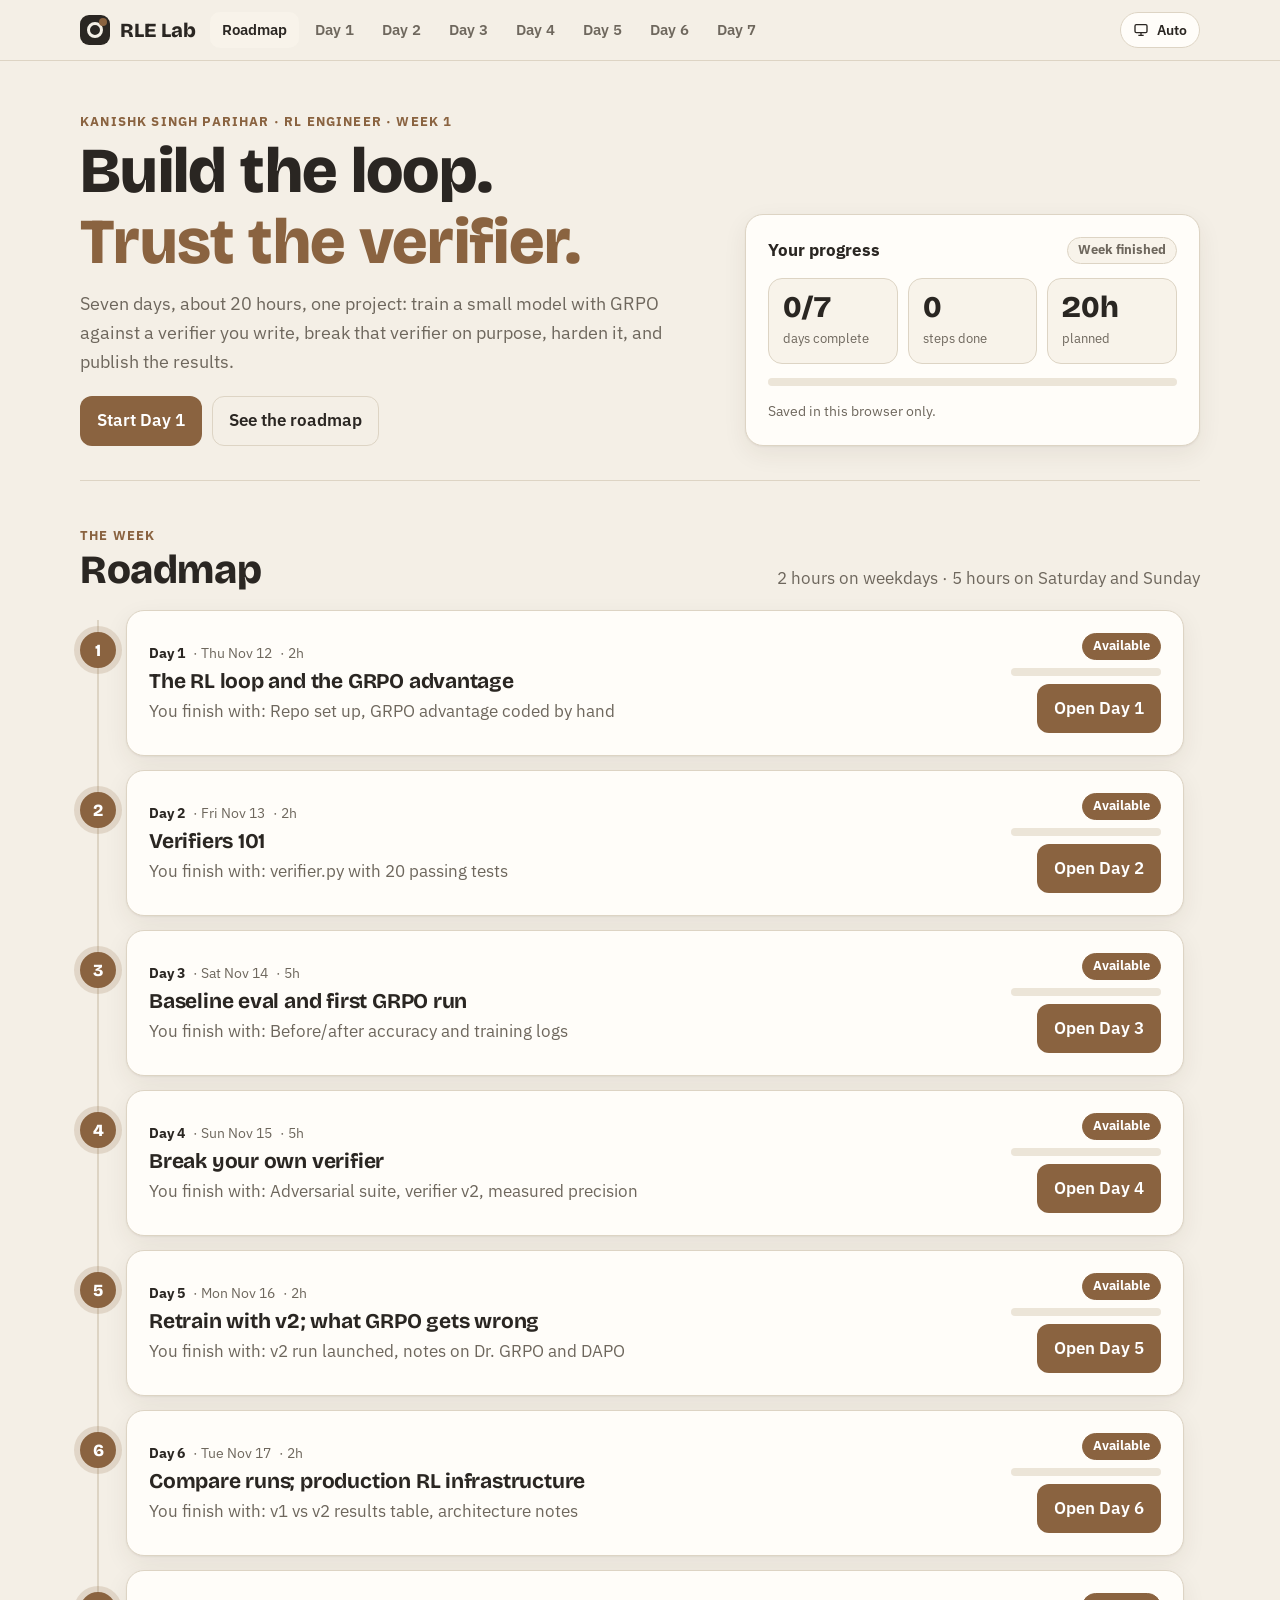
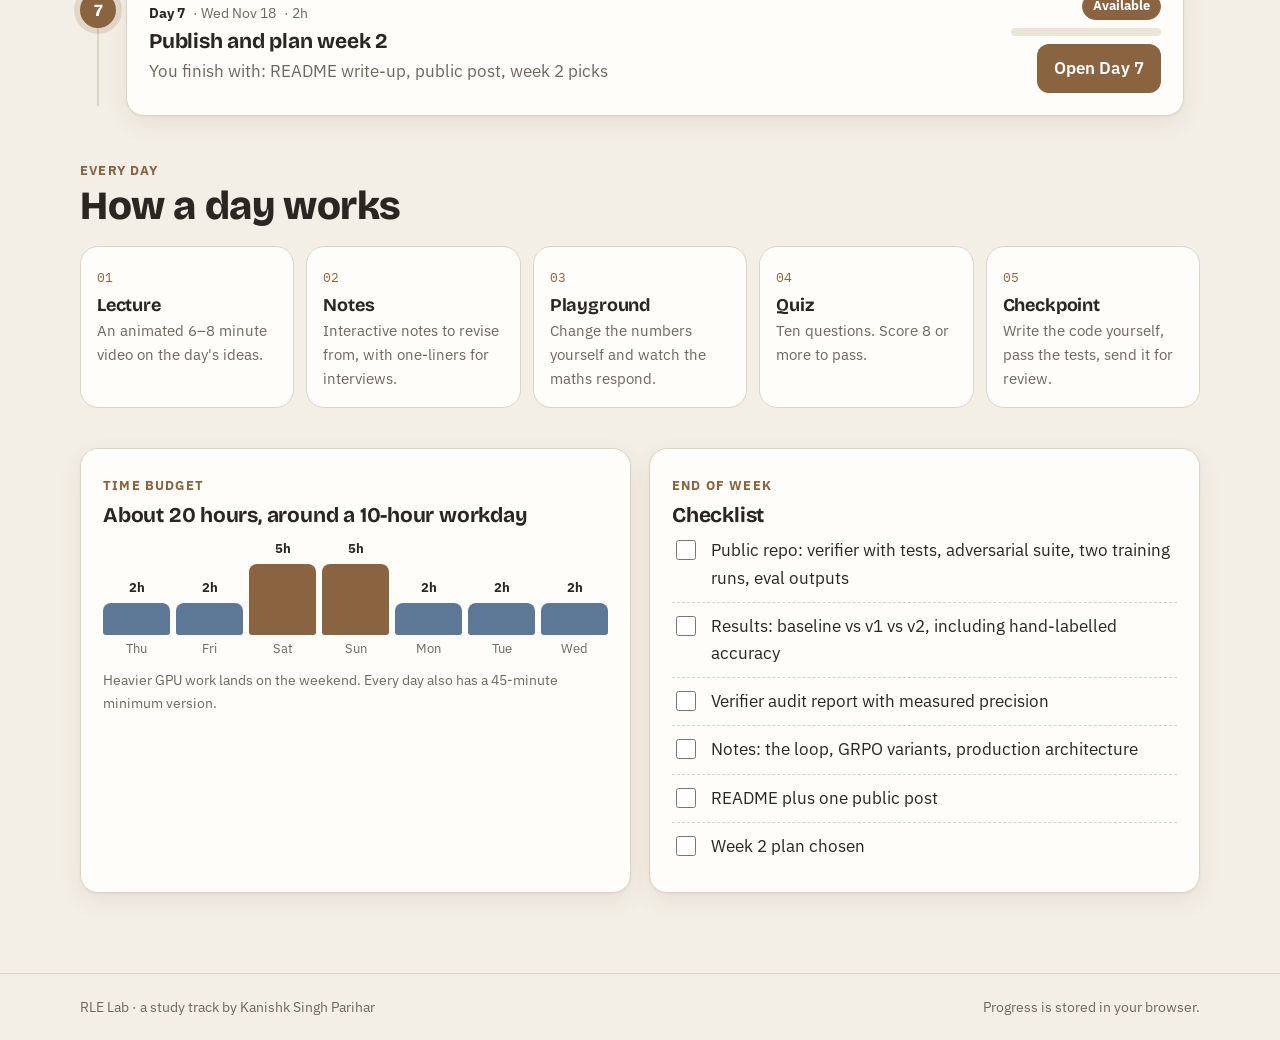
==== commit bbd7193d: "Add Days 6 and 7: comparing runs, RL at scale, publishing and week 2" ====
--- a/index.html
+++ b/index.html
@@ -70,6 +70,8 @@
       <a href="days/day3/index.html">Day 3</a>
       <a href="days/day4/index.html">Day 4</a>
       <a href="days/day5/index.html">Day 5</a>
+      <a href="days/day6/index.html">Day 6</a>
+      <a href="days/day7/index.html">Day 7</a>
     </nav>
     <button class="theme-btn" data-theme-btn type="button">Theme</button>
   </div>
@@ -142,8 +144,8 @@
     { d: 3, date: "Sat Nov 14", h: 5, t: "Baseline eval and first GRPO run", out: "Before/after accuracy and training logs", href: "days/day3/index.html" },
     { d: 4, date: "Sun Nov 15", h: 5, t: "Break your own verifier", out: "Adversarial suite, verifier v2, measured precision", href: "days/day4/index.html" },
     { d: 5, date: "Mon Nov 16", h: 2, href: "days/day5/index.html", t: "Retrain with v2; what GRPO gets wrong", out: "v2 run launched, notes on Dr. GRPO and DAPO" },
-    { d: 6, date: "Tue Nov 17", h: 2, t: "Compare runs; production RL infrastructure", out: "v1 vs v2 results table, architecture notes" },
-    { d: 7, date: "Wed Nov 18", h: 2, t: "Publish and plan week 2", out: "README write-up, public post, week 2 picks" }
+    { d: 6, date: "Tue Nov 17", h: 2, href: "days/day6/index.html", t: "Compare runs; production RL infrastructure", out: "v1 vs v2 results table, architecture notes" },
+    { d: 7, date: "Wed Nov 18", h: 2, href: "days/day7/index.html", t: "Publish and plan week 2", out: "README write-up, public post, week 2 picks" }
   ];
   const STEPS = ["lecture", "notes", "playground", "quiz", "checkpoint"];
   const dayDone = d => { const o = S.get(`d${d}-done`, {}); return STEPS.filter(s => o[s]).length; };
@@ -157,7 +159,7 @@
     const n = dayDone(x.d); steps += n; const full = n === 5; if (full) complete++;
     const open = !!x.href;
     const cls = full ? "done" : open ? "open" : "locked";
-    const status = full ? '<span class="pill done">Complete</span>' : open ? `<span class="pill on">${n ? "In progress" : "Available"}</span>` : `<span class="pill">${x.d === 6 ? "Coming next" : "Coming soon"}</span>`;
+    const status = full ? '<span class="pill done">Complete</span>' : open ? `<span class="pill on">${n ? "In progress" : "Available"}</span>` : `<span class="pill">${x.d === 8 ? "Coming next" : "Coming soon"}</span>`;
     const right = open
       ? `<div class="right">${status}<div class="bar" aria-label="${n} of 5 steps"><i style="width:${n * 20}%"></i></div><a class="btn" href="${x.href}">${n ? "Continue" : "Open"} Day ${x.d}</a></div>`
       : `<div class="right">${status}</div>`;
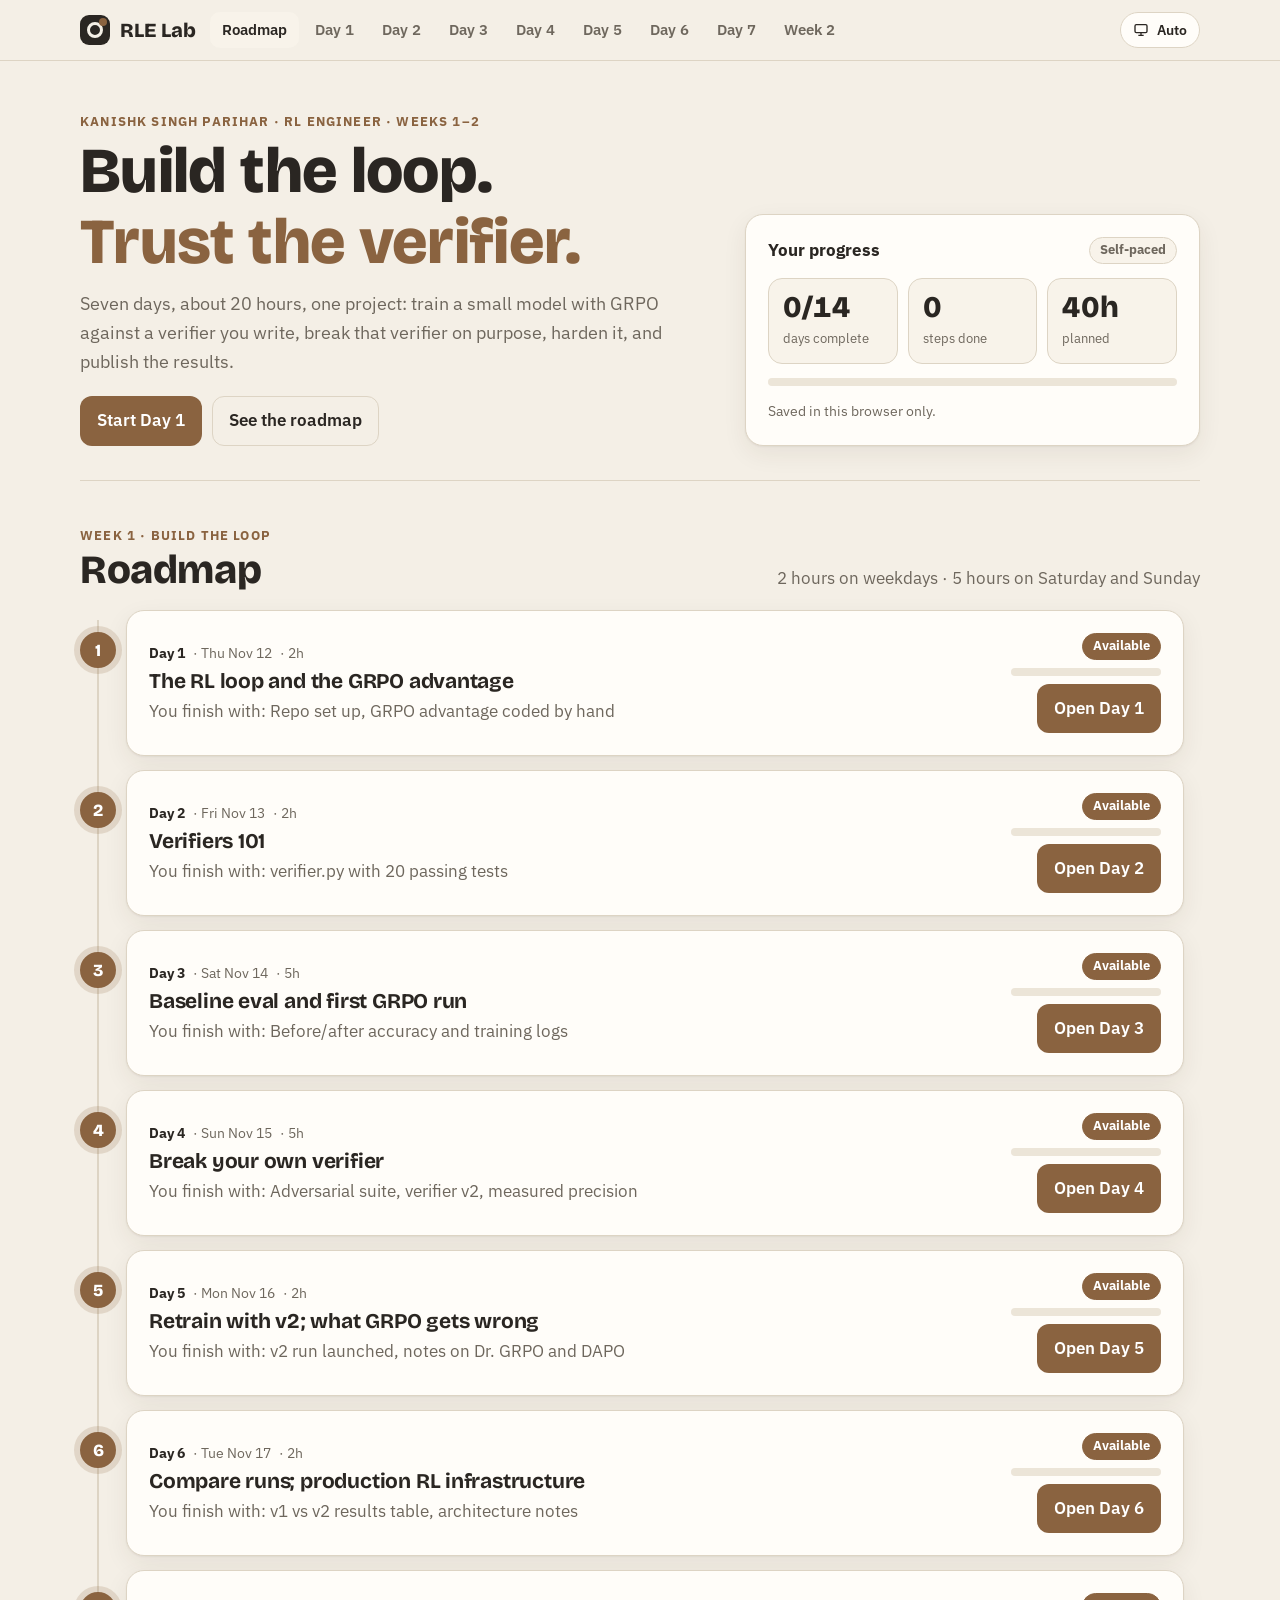
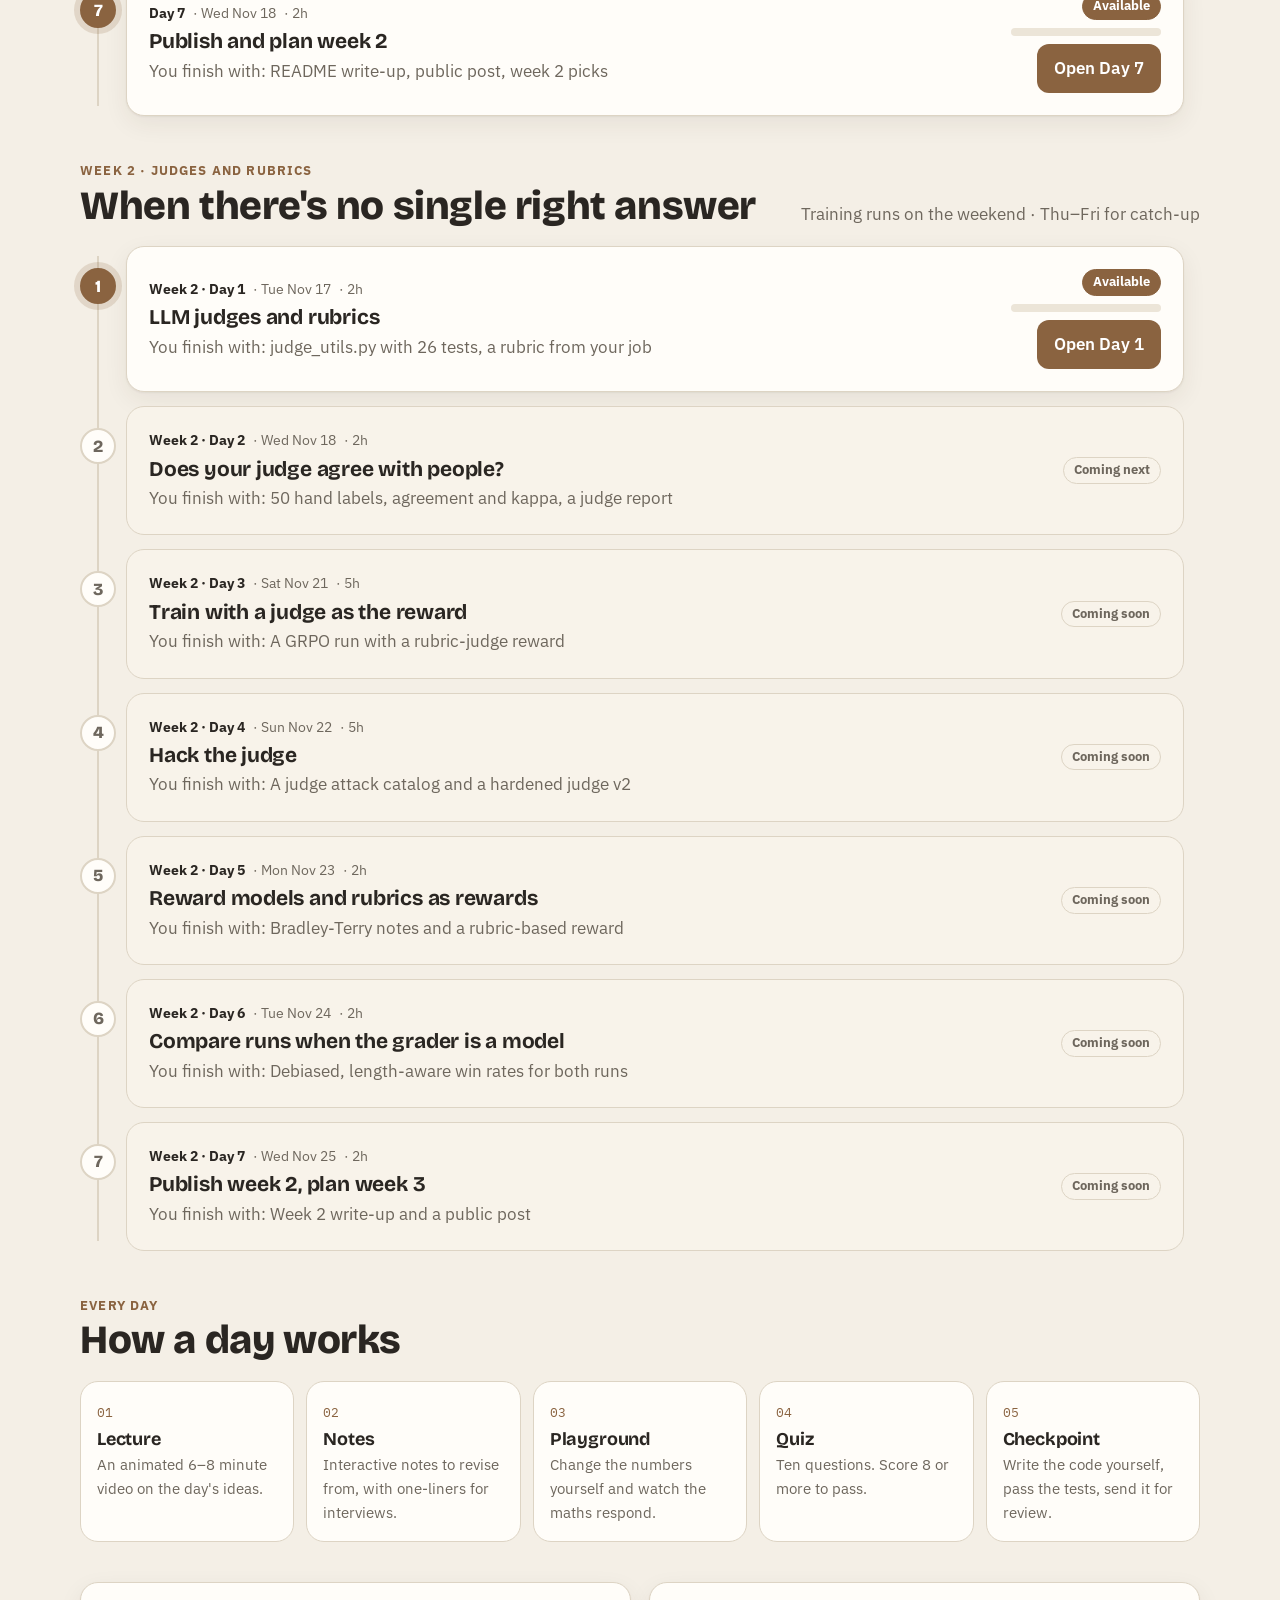
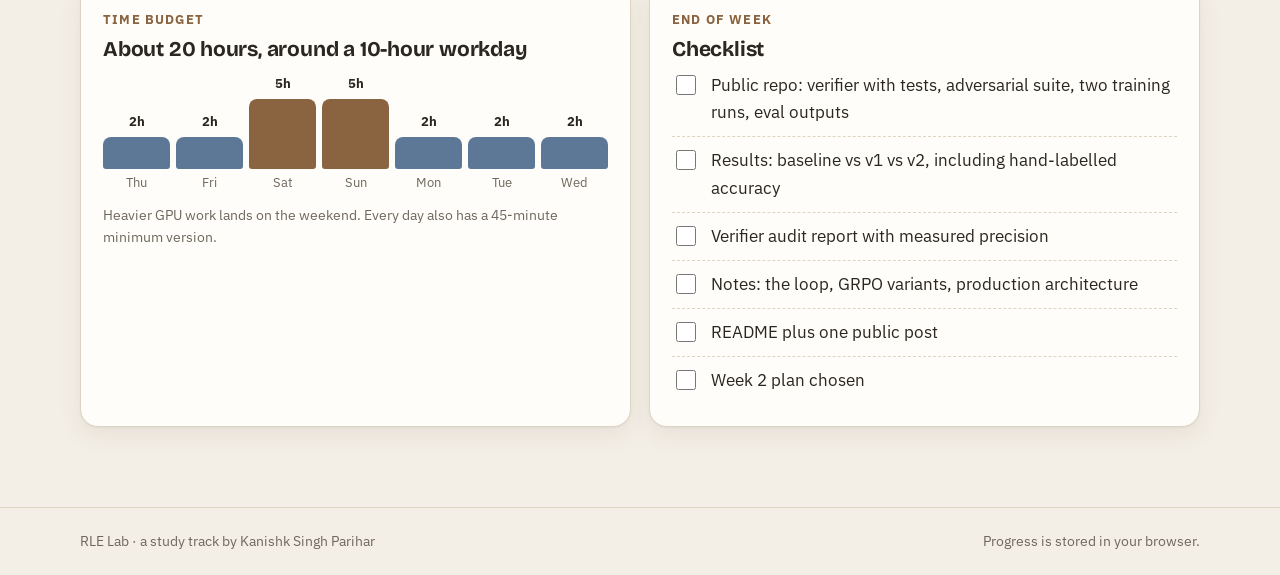
==== commit de424924: "Add Week 2 Day 1: LLM judges and rubrics; Week 2 roadmap on home page" ====
--- a/index.html
+++ b/index.html
@@ -72,6 +72,7 @@
       <a href="days/day5/index.html">Day 5</a>
       <a href="days/day6/index.html">Day 6</a>
       <a href="days/day7/index.html">Day 7</a>
+      <a href="#week2">Week 2</a>
     </nav>
     <button class="theme-btn" data-theme-btn type="button">Theme</button>
   </div>
@@ -80,7 +81,7 @@
 <main>
   <section class="hero">
     <div>
-      <span class="eyebrow">Kanishk Singh Parihar · RL Engineer · Week 1</span>
+      <span class="eyebrow">Kanishk Singh Parihar · RL Engineer · Weeks 1–2</span>
       <h1>Build the loop. <em>Trust the verifier.</em></h1>
       <p class="lead">Seven days, about 20 hours, one project: train a small model with GRPO against a verifier you write, break that verifier on purpose, harden it, and publish the results.</p>
       <div class="row" style="margin-top:20px">
@@ -91,9 +92,9 @@
     <div class="summary card">
       <div class="row" style="justify-content:space-between"><b>Your progress</b><span class="pill" id="todayPill">Day 1</span></div>
       <div class="stats">
-        <div class="stat"><b id="sDays">0/7</b><span>days complete</span></div>
+        <div class="stat"><b id="sDays">0/14</b><span>days complete</span></div>
         <div class="stat"><b id="sSteps">0</b><span>steps done</span></div>
-        <div class="stat"><b>20h</b><span>planned</span></div>
+        <div class="stat"><b>40h</b><span>planned</span></div>
       </div>
       <div class="bar" aria-hidden="true"><i id="weekBar" style="width:0%"></i></div>
       <p style="margin:0;color:var(--muted);font-size:14px">Saved in this browser only.</p>
@@ -101,10 +102,16 @@
   </section>
 
   <div class="section-head" id="roadmap">
-    <div><span class="eyebrow">The week</span><h2>Roadmap</h2></div>
+    <div><span class="eyebrow">Week 1 · Build the loop</span><h2>Roadmap</h2></div>
     <p style="margin:0;color:var(--muted)">2 hours on weekdays · 5 hours on Saturday and Sunday</p>
   </div>
   <div class="road" id="road"></div>
+
+  <div class="section-head" id="week2">
+    <div><span class="eyebrow">Week 2 · Judges and rubrics</span><h2>When there's no single right answer</h2></div>
+    <p style="margin:0;color:var(--muted)">Training runs on the weekend · Thu–Fri for catch-up</p>
+  </div>
+  <div class="road" id="road2"></div>
 
   <div class="section-head">
     <div><span class="eyebrow">Every day</span><h2>How a day works</h2></div>
@@ -147,35 +154,50 @@
     { d: 6, date: "Tue Nov 17", h: 2, href: "days/day6/index.html", t: "Compare runs; production RL infrastructure", out: "v1 vs v2 results table, architecture notes" },
     { d: 7, date: "Wed Nov 18", h: 2, href: "days/day7/index.html", t: "Publish and plan week 2", out: "README write-up, public post, week 2 picks" }
   ];
+  const W2 = [
+    { d: 1, date: "Tue Nov 17", h: 2, href: "week2/day1/index.html", t: "LLM judges and rubrics", out: "judge_utils.py with 26 tests, a rubric from your job" },
+    { d: 2, date: "Wed Nov 18", h: 2, t: "Does your judge agree with people?", out: "50 hand labels, agreement and kappa, a judge report" },
+    { d: 3, date: "Sat Nov 21", h: 5, t: "Train with a judge as the reward", out: "A GRPO run with a rubric-judge reward" },
+    { d: 4, date: "Sun Nov 22", h: 5, t: "Hack the judge", out: "A judge attack catalog and a hardened judge v2" },
+    { d: 5, date: "Mon Nov 23", h: 2, t: "Reward models and rubrics as rewards", out: "Bradley-Terry notes and a rubric-based reward" },
+    { d: 6, date: "Tue Nov 24", h: 2, t: "Compare runs when the grader is a model", out: "Debiased, length-aware win rates for both runs" },
+    { d: 7, date: "Wed Nov 25", h: 2, t: "Publish week 2, plan week 3", out: "Week 2 write-up and a public post" }
+  ];
   const STEPS = ["lecture", "notes", "playground", "quiz", "checkpoint"];
-  const dayDone = d => { const o = S.get(`d${d}-done`, {}); return STEPS.filter(s => o[s]).length; };
+  const doneOf = (pre, d) => { const o = S.get(`${pre}${d}-done`, {}); return STEPS.filter(s => o[s]).length; };
+  const dayDone = d => doneOf("d", d);
   const idx = Math.floor((new Date() - START) / 864e5) + 1;
   const todayDay = Math.min(7, Math.max(1, idx));
-  document.getElementById("todayPill").textContent = idx < 1 ? "Starts Nov 12" : idx > 7 ? "Week finished" : "Today: Day " + todayDay;
-
+  const todayStr = new Date().toDateString().slice(0, 10);
   let complete = 0, steps = 0;
-  const road = document.getElementById("road");
-  road.innerHTML = DAYS.map(x => {
-    const n = dayDone(x.d); steps += n; const full = n === 5; if (full) complete++;
-    const open = !!x.href;
-    const cls = full ? "done" : open ? "open" : "locked";
-    const status = full ? '<span class="pill done">Complete</span>' : open ? `<span class="pill on">${n ? "In progress" : "Available"}</span>` : `<span class="pill">${x.d === 8 ? "Coming next" : "Coming soon"}</span>`;
-    const right = open
-      ? `<div class="right">${status}<div class="bar" aria-label="${n} of 5 steps"><i style="width:${n * 20}%"></i></div><a class="btn" href="${x.href}">${n ? "Continue" : "Open"} Day ${x.d}</a></div>`
-      : `<div class="right">${status}</div>`;
-    return `<article class="stop ${cls}"><span class="node" aria-hidden="true">${full ? "✓" : x.d}</span>
-      <div class="card"><div><div class="meta"><b style="color:var(--ink)">Day ${x.d}</b><span>· ${x.date}</span><span>· ${x.h}h</span>${x.d === todayDay && idx >= 1 && idx <= 7 ? '<span class="today-tag">· TODAY</span>' : ""}</div>
-      <h3>${x.t}</h3><p>You finish with: ${x.out}</p></div>${right}</div></article>`;
-  }).join("");
-  document.getElementById("sDays").textContent = `${complete}/7`;
+  function render(list, pre, el, wk) {
+    document.getElementById(el).innerHTML = list.map(x => {
+      const n = doneOf(pre, x.d); steps += n; const full = n === 5; if (full) complete++;
+      const open = !!x.href;
+      const cls = full ? "done" : open ? "open" : "locked";
+      const firstLocked = list.find(y => !y.href);
+      const status = full ? '<span class="pill done">Complete</span>' : open ? `<span class="pill on">${n ? "In progress" : "Available"}</span>` : `<span class="pill">${firstLocked && firstLocked.d === x.d ? "Coming next" : "Coming soon"}</span>`;
+      const right = open
+        ? `<div class="right">${status}<div class="bar" aria-label="${n} of 5 steps"><i style="width:${n * 20}%"></i></div><a class="btn" href="${x.href}">${n ? "Continue" : "Open"} Day ${x.d}</a></div>`
+        : `<div class="right">${status}</div>`;
+      const isToday = wk && x.date === todayStr;
+      return `<article class="stop ${cls}"><span class="node" aria-hidden="true">${full ? "✓" : x.d}</span>
+        <div class="card"><div><div class="meta"><b style="color:var(--ink)">${wk ? "Week 2 · " : ""}Day ${x.d}</b><span>· ${x.date}</span><span>· ${x.h}h</span>${isToday ? '<span class="today-tag">· TODAY</span>' : ""}</div>
+        <h3>${x.t}</h3><p>You finish with: ${x.out}</p></div>${right}</div></article>`;
+    }).join("");
+  }
+  render(DAYS, "d", "road", false); render(W2, "w2d", "road2", true);
+  const all = [...DAYS.filter(x => x.href).map(x => ({ ...x, pre: "d", lab: "Day " + x.d })), ...W2.filter(x => x.href).map(x => ({ ...x, pre: "w2d", lab: "W2 Day " + x.d }))];
+  const tp = W2.map(x => ({ ...x, lab: "Week 2 · Day " + x.d })).find(x => x.date === todayStr);
+  document.getElementById("todayPill").textContent = tp ? "Today: " + tp.lab : "Self-paced";
+  document.getElementById("sDays").textContent = `${complete}/14`;
   document.getElementById("sSteps").textContent = steps;
-  document.getElementById("weekBar").style.width = (steps / 35 * 100) + "%";
+  document.getElementById("weekBar").style.width = (steps / 70 * 100) + "%";
   const cb = document.getElementById("continueBtn");
-  const openDays = DAYS.filter(x => x.href);
-  const next = openDays.find(x => dayDone(x.d) < 5) || openDays[openDays.length - 1];
-  const nd = dayDone(next.d);
+  const next = all.find(x => doneOf(x.pre, x.d) < 5) || all[all.length - 1];
+  const nd = doneOf(next.pre, next.d);
   cb.href = next.href;
-  cb.textContent = (nd === 0 ? "Start" : nd < 5 ? "Continue" : "Review") + " Day " + next.d;
+  cb.textContent = (nd === 0 ? "Start" : nd < 5 ? "Continue" : "Review") + " " + next.lab;
 
   document.getElementById("week").innerHTML = DAYS.map(x => `<div><b>${x.h}h</b><i class="${x.h > 2 ? "we" : ""}" style="height:${x.h / 5 * 80}px"></i><span>${x.date.slice(0, 3)}</span></div>`).join("");
 
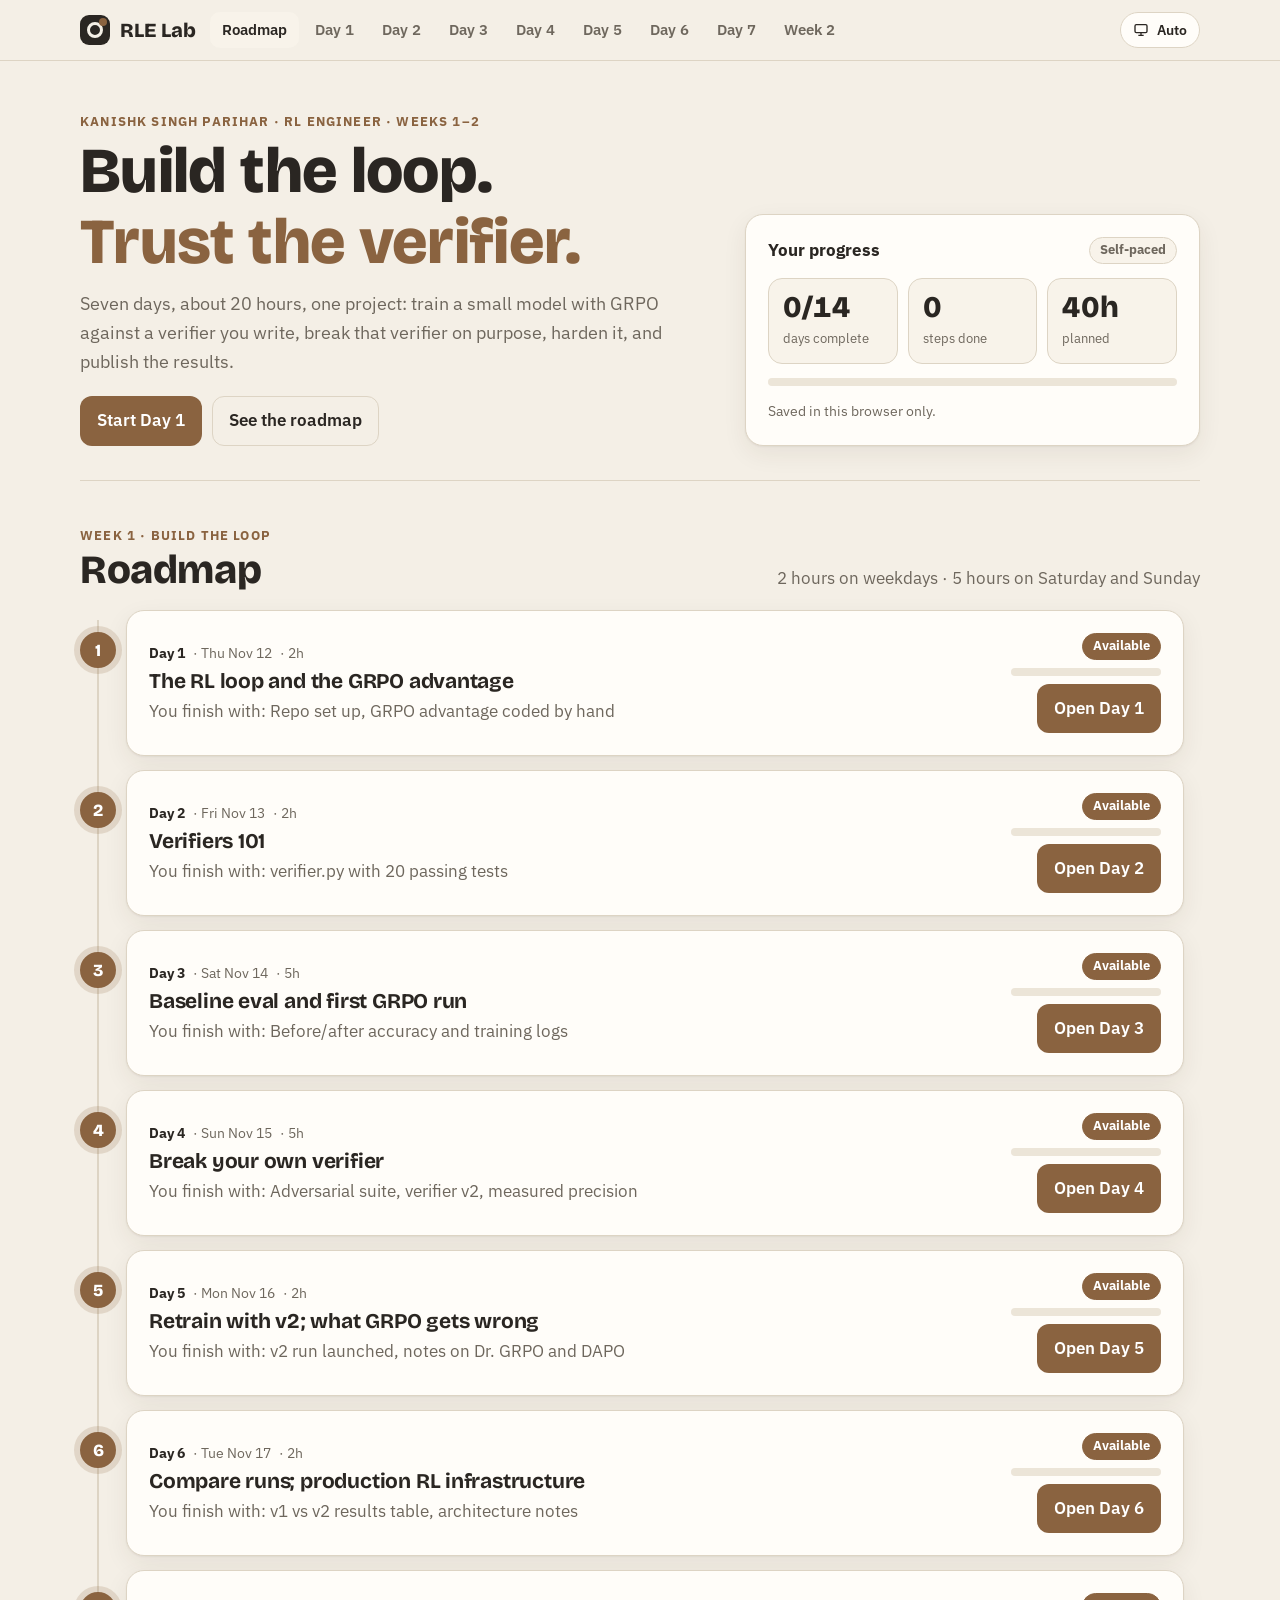
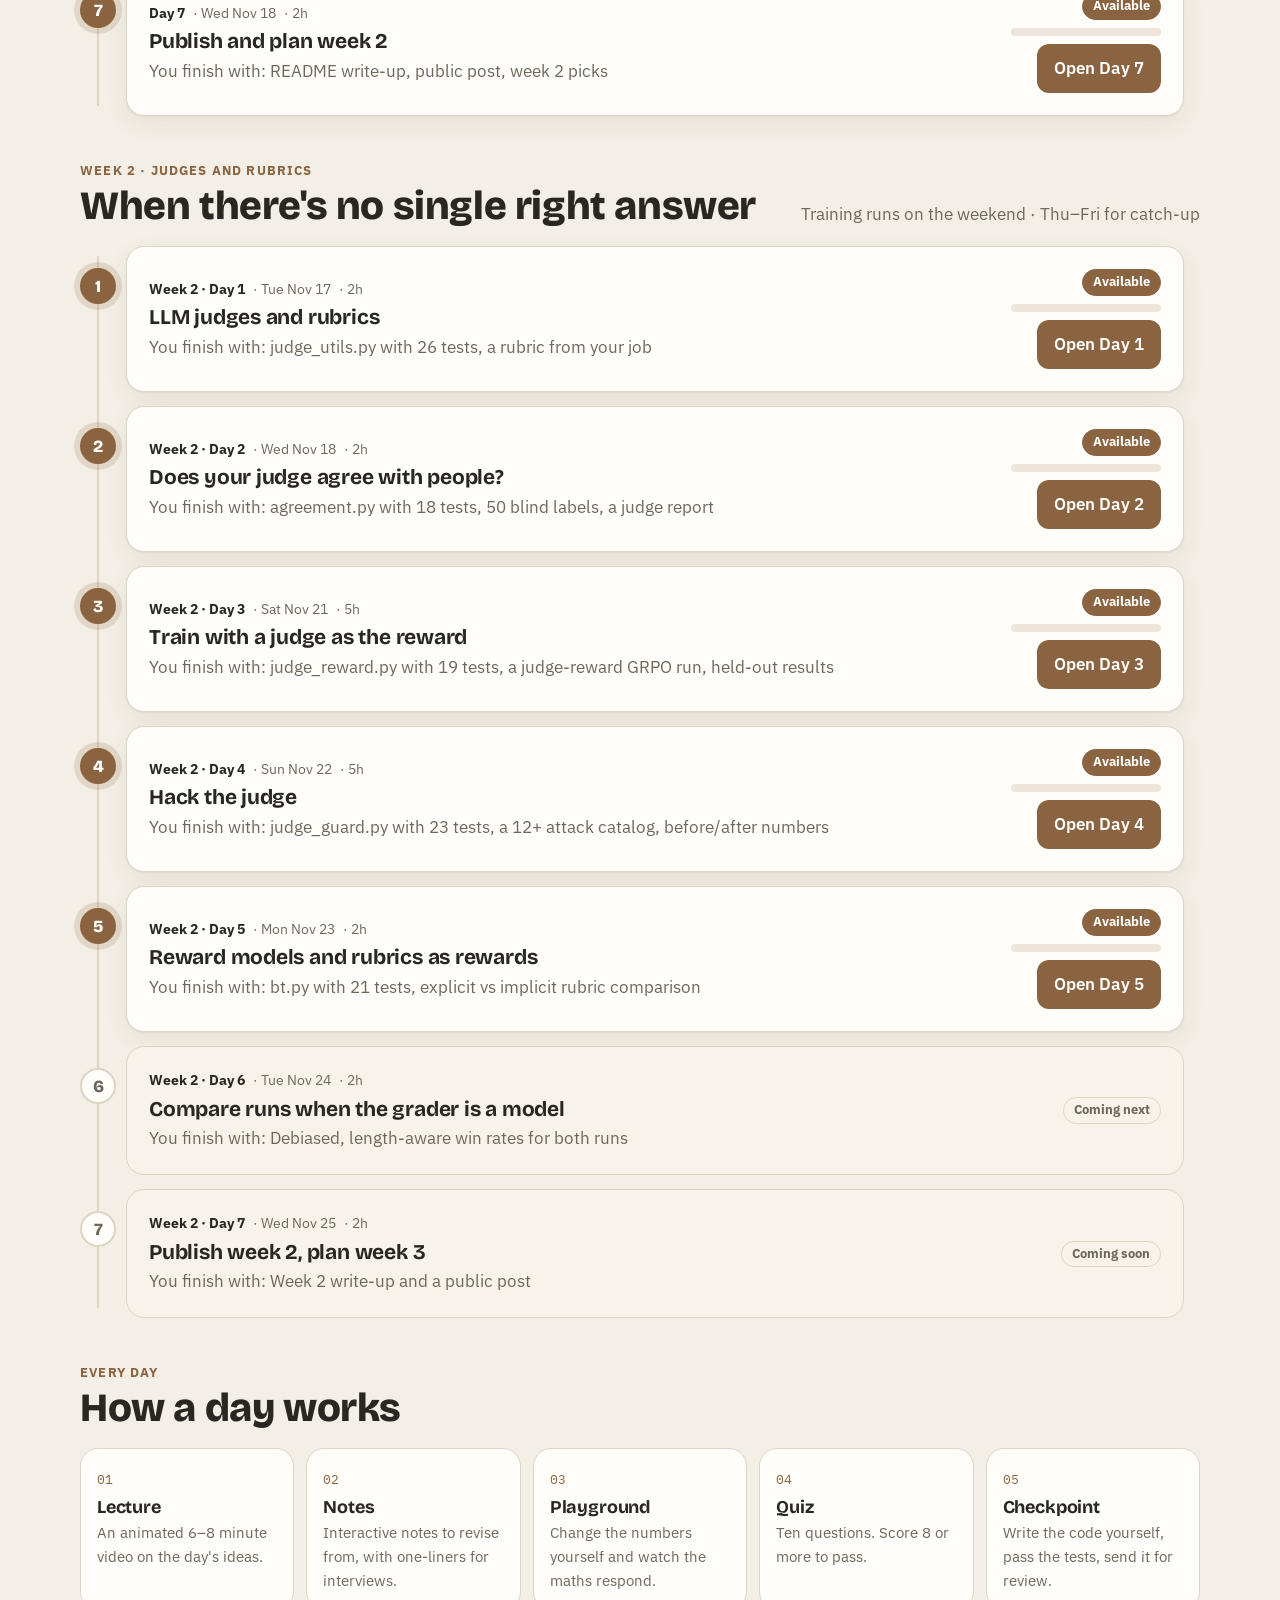
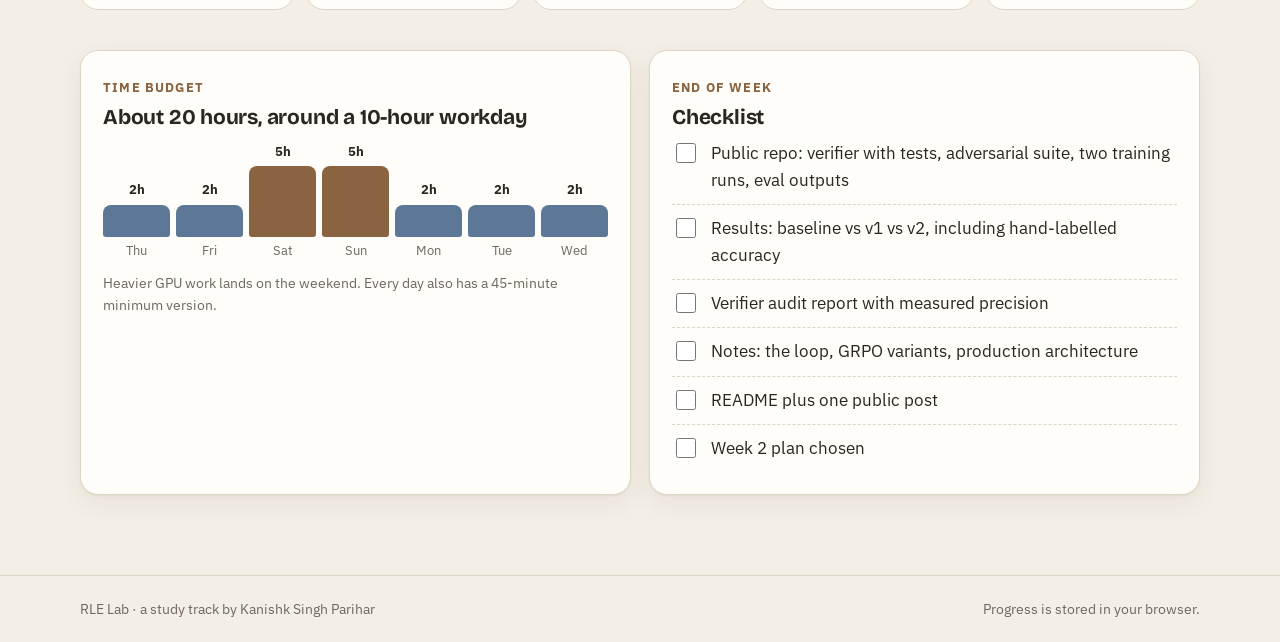
==== commit c148cf35: "Add Week 2 Days 2-5: judge agreement, training with a judge, judge attacks, reward models" ====
--- a/index.html
+++ b/index.html
@@ -156,10 +156,10 @@
   ];
   const W2 = [
     { d: 1, date: "Tue Nov 17", h: 2, href: "week2/day1/index.html", t: "LLM judges and rubrics", out: "judge_utils.py with 26 tests, a rubric from your job" },
-    { d: 2, date: "Wed Nov 18", h: 2, t: "Does your judge agree with people?", out: "50 hand labels, agreement and kappa, a judge report" },
-    { d: 3, date: "Sat Nov 21", h: 5, t: "Train with a judge as the reward", out: "A GRPO run with a rubric-judge reward" },
-    { d: 4, date: "Sun Nov 22", h: 5, t: "Hack the judge", out: "A judge attack catalog and a hardened judge v2" },
-    { d: 5, date: "Mon Nov 23", h: 2, t: "Reward models and rubrics as rewards", out: "Bradley-Terry notes and a rubric-based reward" },
+    { d: 2, date: "Wed Nov 18", h: 2, href: "week2/day2/index.html", t: "Does your judge agree with people?", out: "agreement.py with 18 tests, 50 blind labels, a judge report" },
+    { d: 3, date: "Sat Nov 21", h: 5, href: "week2/day3/index.html", t: "Train with a judge as the reward", out: "judge_reward.py with 19 tests, a judge-reward GRPO run, held-out results" },
+    { d: 4, date: "Sun Nov 22", h: 5, href: "week2/day4/index.html", t: "Hack the judge", out: "judge_guard.py with 23 tests, a 12+ attack catalog, before/after numbers" },
+    { d: 5, date: "Mon Nov 23", h: 2, href: "week2/day5/index.html", t: "Reward models and rubrics as rewards", out: "bt.py with 21 tests, explicit vs implicit rubric comparison" },
     { d: 6, date: "Tue Nov 24", h: 2, t: "Compare runs when the grader is a model", out: "Debiased, length-aware win rates for both runs" },
     { d: 7, date: "Wed Nov 25", h: 2, t: "Publish week 2, plan week 3", out: "Week 2 write-up and a public post" }
   ];
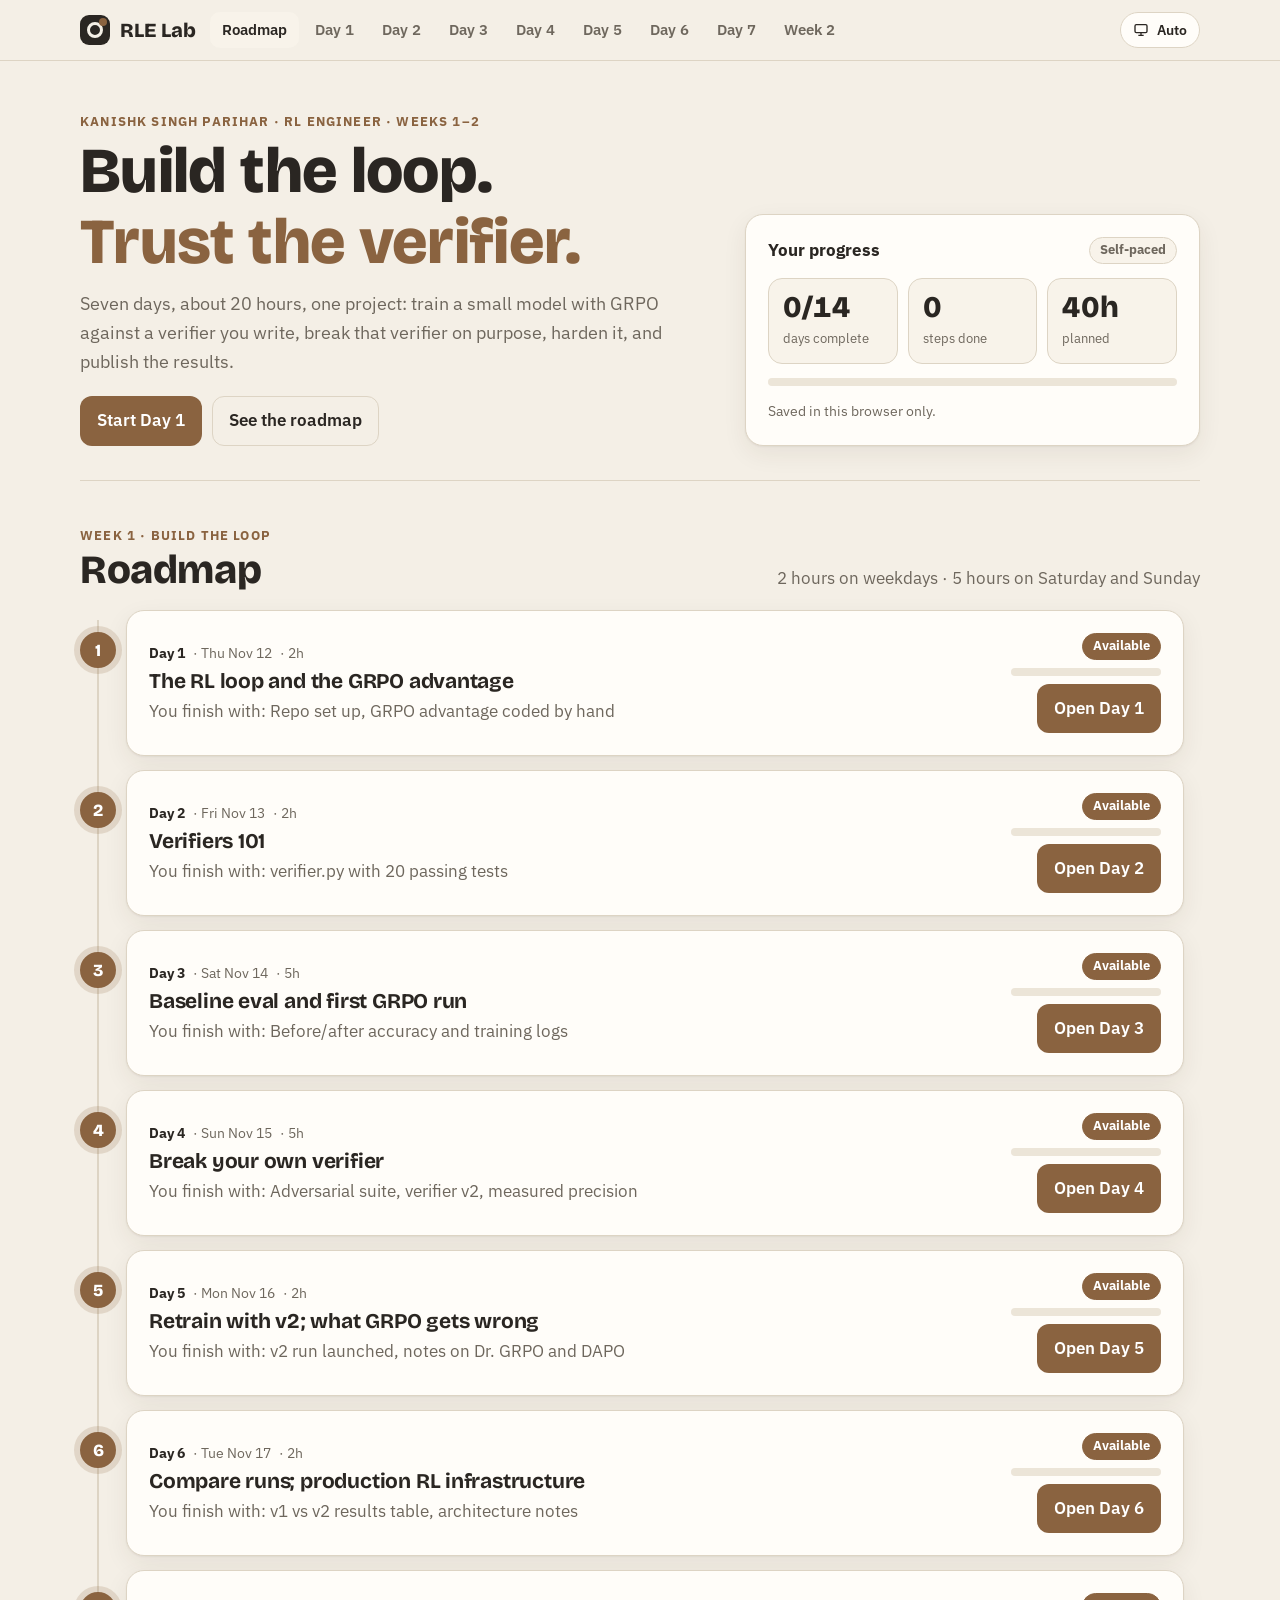
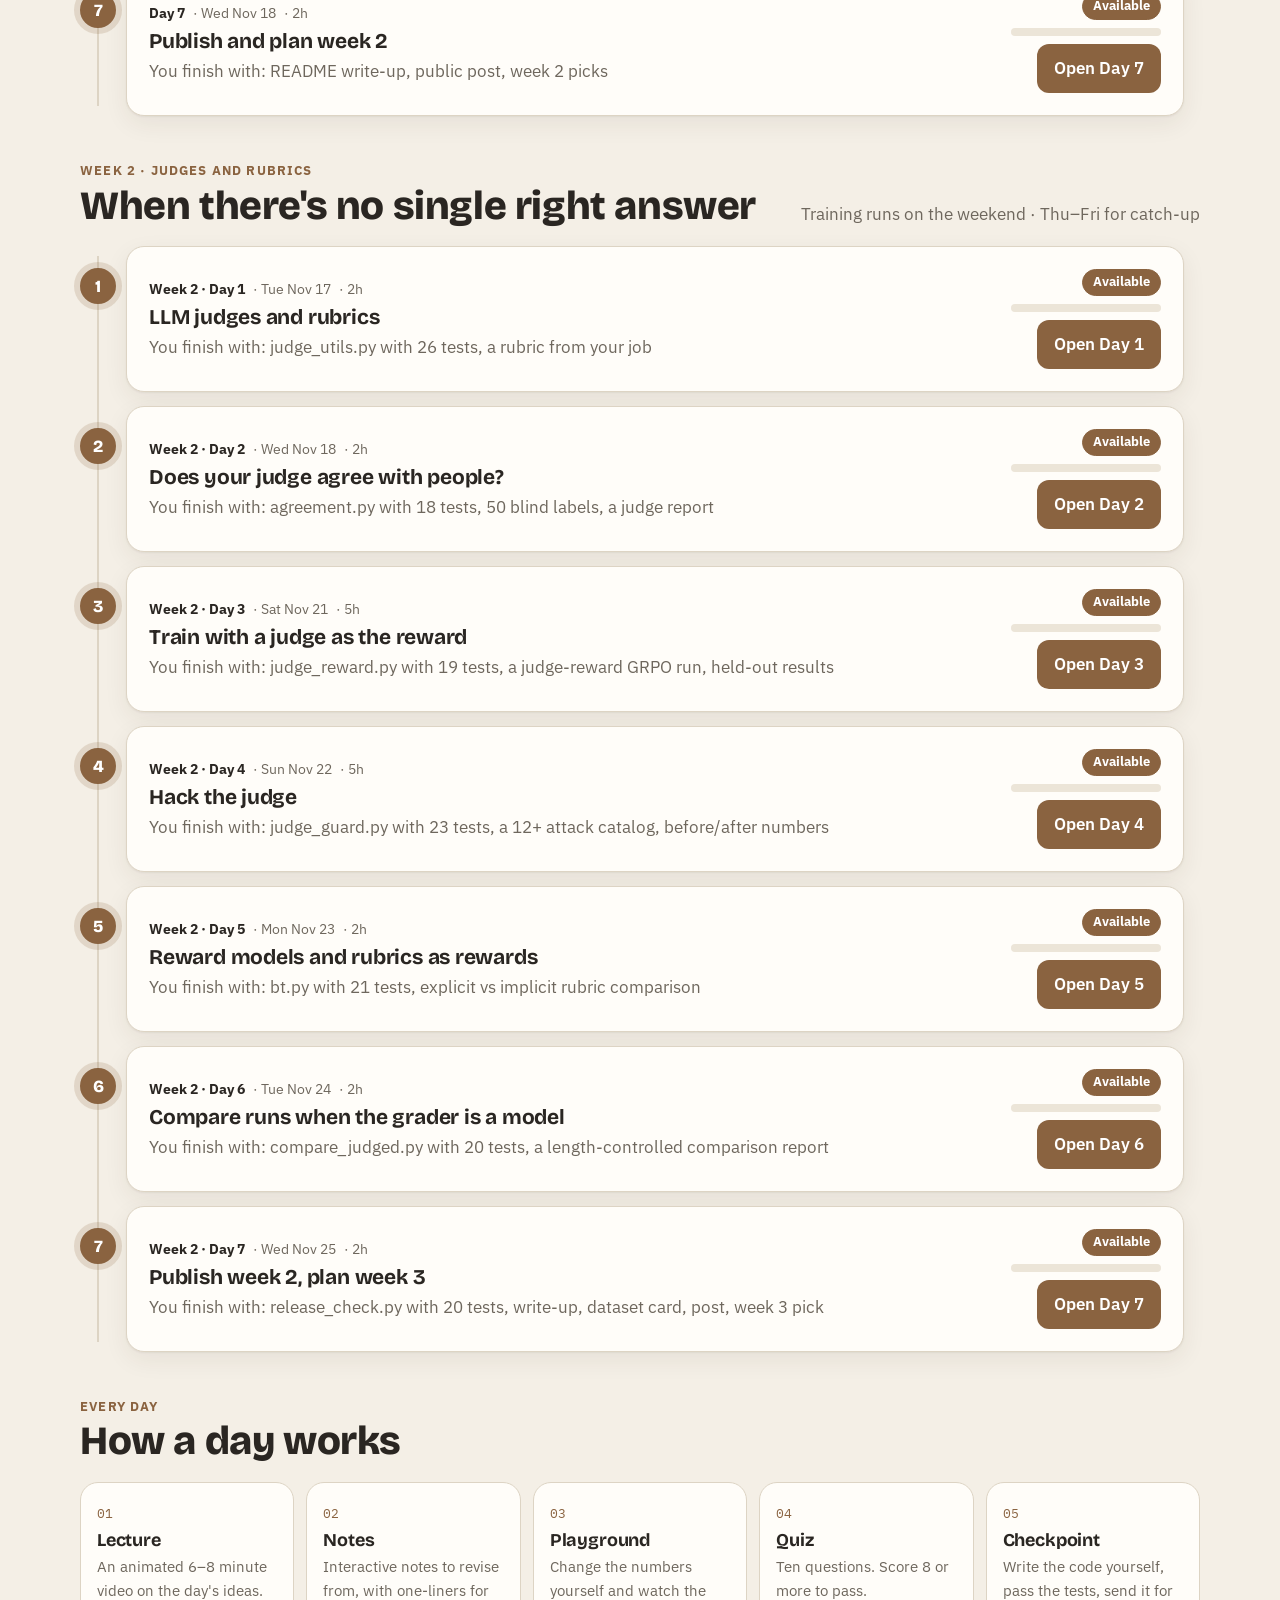
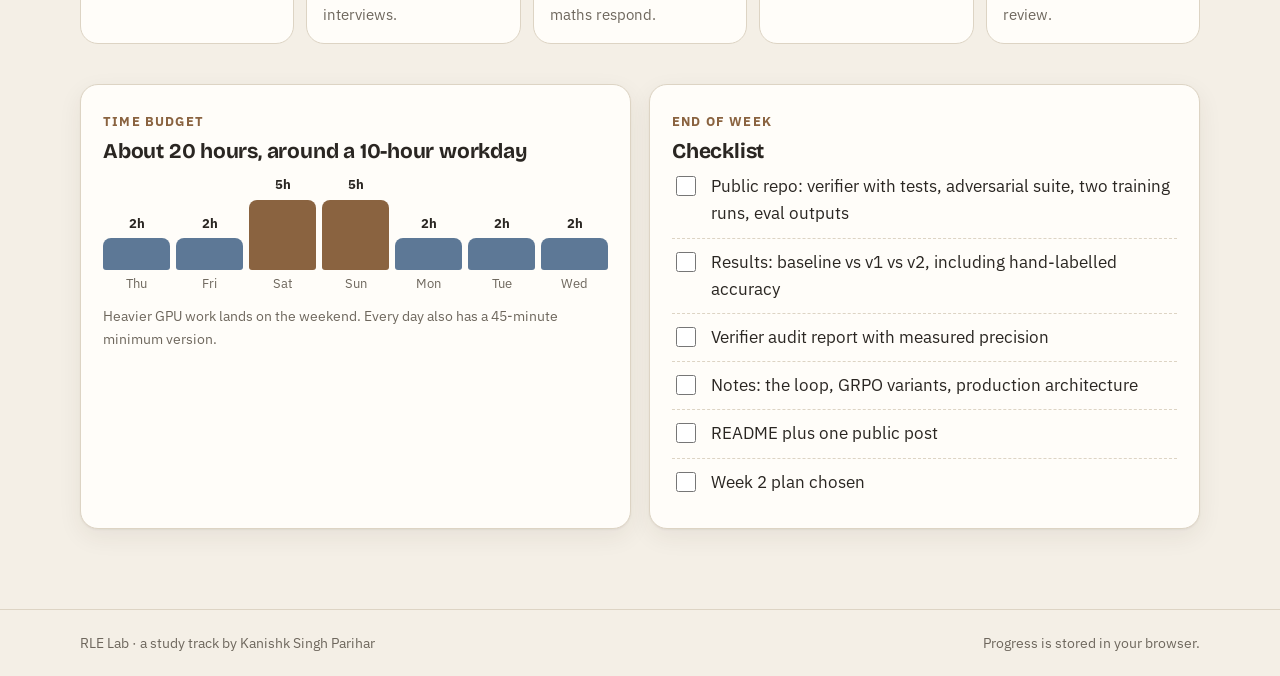
==== commit 1e78872b: "Add Week 2 Days 6-7: judged comparisons with length control, publishing week 2" ====
--- a/index.html
+++ b/index.html
@@ -160,8 +160,8 @@
     { d: 3, date: "Sat Nov 21", h: 5, href: "week2/day3/index.html", t: "Train with a judge as the reward", out: "judge_reward.py with 19 tests, a judge-reward GRPO run, held-out results" },
     { d: 4, date: "Sun Nov 22", h: 5, href: "week2/day4/index.html", t: "Hack the judge", out: "judge_guard.py with 23 tests, a 12+ attack catalog, before/after numbers" },
     { d: 5, date: "Mon Nov 23", h: 2, href: "week2/day5/index.html", t: "Reward models and rubrics as rewards", out: "bt.py with 21 tests, explicit vs implicit rubric comparison" },
-    { d: 6, date: "Tue Nov 24", h: 2, t: "Compare runs when the grader is a model", out: "Debiased, length-aware win rates for both runs" },
-    { d: 7, date: "Wed Nov 25", h: 2, t: "Publish week 2, plan week 3", out: "Week 2 write-up and a public post" }
+    { d: 6, date: "Tue Nov 24", h: 2, href: "week2/day6/index.html", t: "Compare runs when the grader is a model", out: "compare_judged.py with 20 tests, a length-controlled comparison report" },
+    { d: 7, date: "Wed Nov 25", h: 2, href: "week2/day7/index.html", t: "Publish week 2, plan week 3", out: "release_check.py with 20 tests, write-up, dataset card, post, week 3 pick" }
   ];
   const STEPS = ["lecture", "notes", "playground", "quiz", "checkpoint"];
   const doneOf = (pre, d) => { const o = S.get(`${pre}${d}-done`, {}); return STEPS.filter(s => o[s]).length; };
